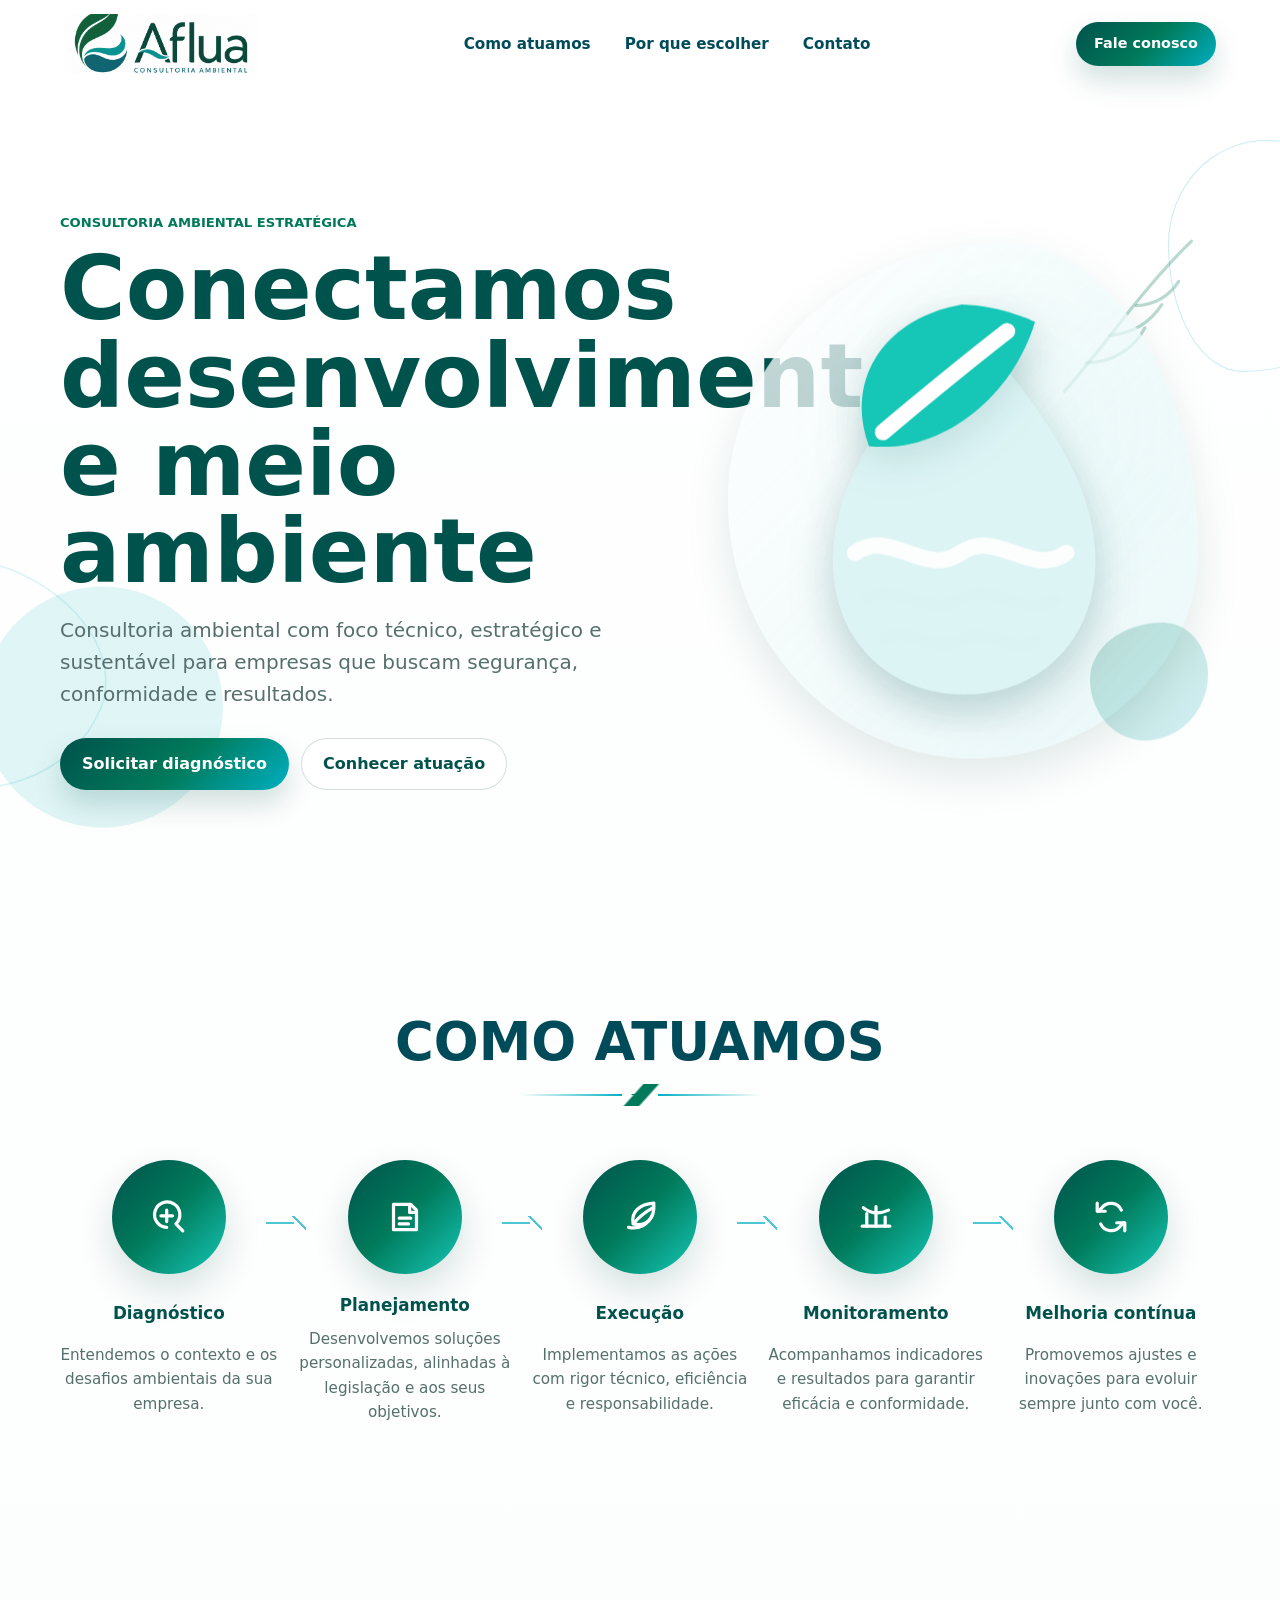
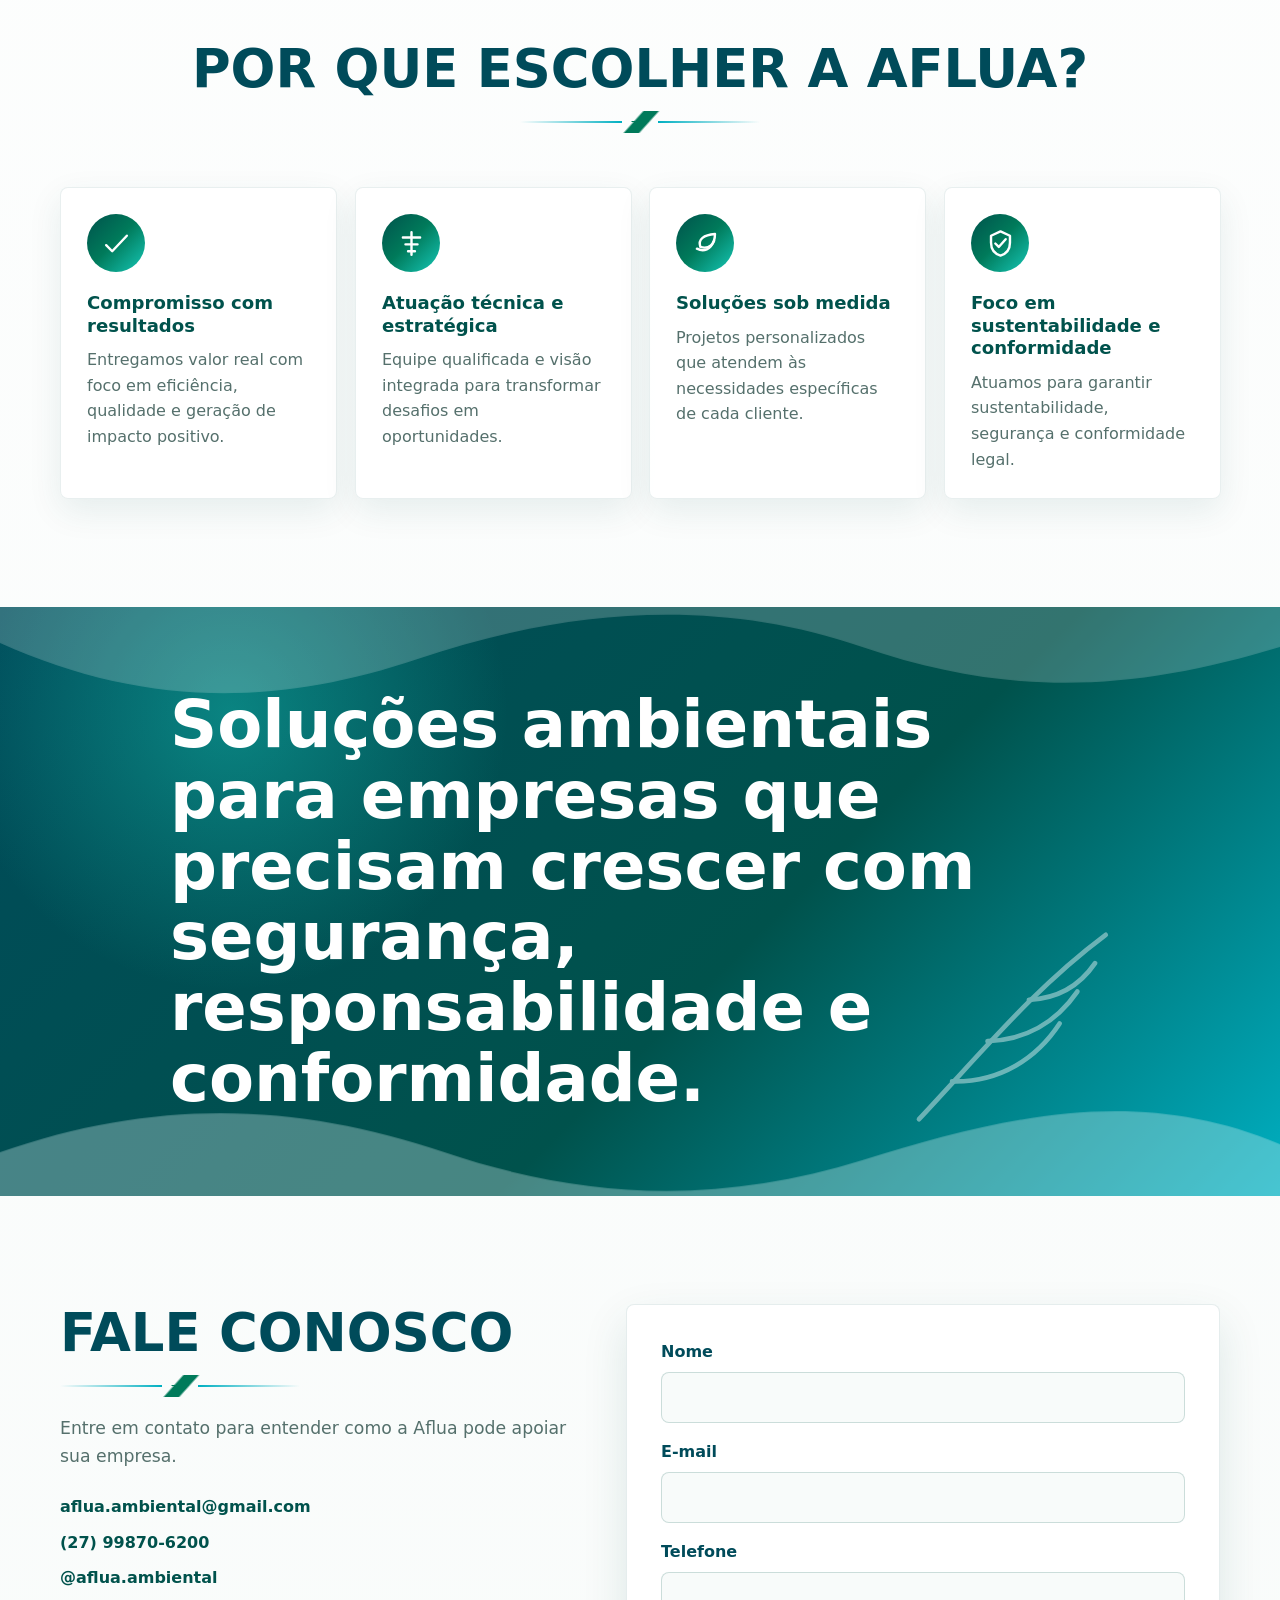
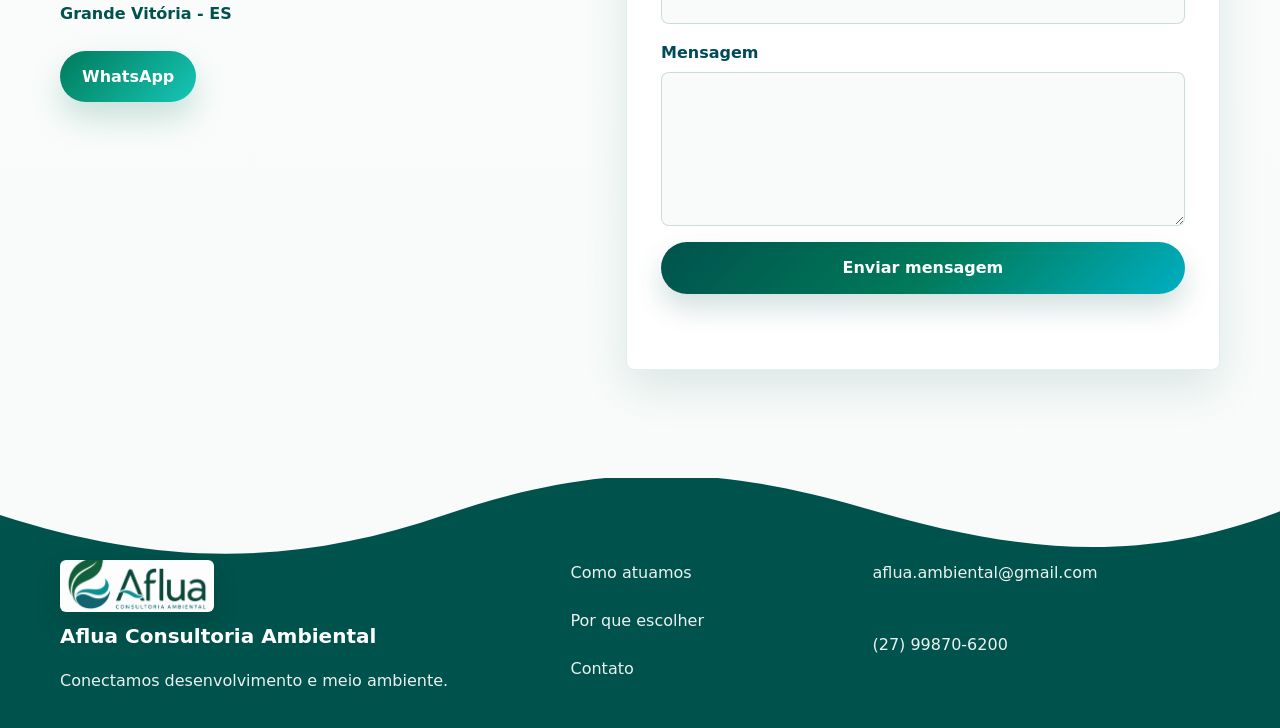
==== index.html @ 8d5cd1b9 "Primeira versão da landing page" ====
<!doctype html>
<html lang="pt-BR">
  <head>
    <meta charset="UTF-8" />
    <meta name="viewport" content="width=device-width, initial-scale=1.0" />
    <meta
      name="description"
      content="Aflua Consultoria Ambiental conecta desenvolvimento e meio ambiente com soluções técnicas, estratégicas e sustentáveis."
    />
    <title>Aflua Consultoria Ambiental</title>
    <link rel="stylesheet" href="./styles.css" />
  </head>
  <body>
    <header class="site-header">
      <a class="brand" href="#inicio" aria-label="Aflua Consultoria Ambiental">
        <img class="brand-logo" src="./Logo.png" alt="Aflua Consultoria Ambiental" width="1254" height="1254" />
        <span class="brand-text sr-only">
          <strong>Aflua</strong>
          <small>Consultoria Ambiental</small>
        </span>
      </a>

      <nav class="main-nav" aria-label="Navegação principal">
        <a href="#como-atuamos">Como atuamos</a>
        <a href="#por-que-escolher">Por que escolher</a>
        <a href="#contato">Contato</a>
      </nav>

      <a class="button button-small" href="#contato">Fale conosco</a>
    </header>

    <main id="inicio">
      <section class="hero section-shell" aria-labelledby="hero-title">
        <div class="hero-copy reveal-left">
          <p class="eyebrow reveal">Consultoria ambiental estratégica</p>
          <h1 class="reveal" id="hero-title">Conectamos desenvolvimento e meio ambiente</h1>
          <p class="reveal">
            Consultoria ambiental com foco técnico, estratégico e sustentável para empresas que
            buscam segurança, conformidade e resultados.
          </p>
          <div class="hero-actions reveal" aria-label="Ações principais">
            <a class="button" href="#contato">Solicitar diagnóstico</a>
            <a class="button button-secondary" href="#como-atuamos">Conhecer atuação</a>
          </div>
        </div>

        <div class="hero-visual reveal-right" aria-hidden="true" data-parallax="0.08">
          <svg class="leaf-line leaf-line-a" viewBox="0 0 170 180" data-parallax="0.14">
            <path d="M23 161C66 112 94 67 143 19" />
            <path d="M44 134c25 0 45-14 55-33" />
            <path d="M66 108c21-2 38-12 49-29" />
            <path d="M91 80c18-1 31-9 40-23" />
          </svg>
          <div class="logo-orb">
            <svg viewBox="0 0 360 400" role="img">
              <defs>
                <linearGradient id="dropGradient" x1="55" x2="300" y1="50" y2="350">
                  <stop stop-color="#DDF4F5" />
                  <stop offset="0.52" stop-color="#16C7B7" />
                  <stop offset="1" stop-color="#00524C" />
                </linearGradient>
                <linearGradient id="leafGradient" x1="92" x2="244" y1="60" y2="162">
                  <stop stop-color="#16C7B7" />
                  <stop offset="1" stop-color="#007A5A" />
                </linearGradient>
              </defs>
              <path
                class="drop-shape"
                d="M181 44c73 82 113 144 113 208 0 70-50 115-113 115S68 322 68 252C68 188 108 126 181 44Z"
                fill="url(#dropGradient)"
              />
              <path
                class="leaf-shape"
                d="M179 31C111 43 78 97 99 153c58 7 122-38 143-107 0 0-28-14-63-15Z"
                fill="url(#leafGradient)"
              />
              <path class="leaf-vein" d="M111 141c31-26 62-52 107-87" />
              <path class="water-wave" d="M87 245c31-22 60 22 91 0s60 22 91 0" />
              <path class="water-wave water-wave-soft" d="M96 285c28-18 54 18 82 0s54 18 82 0" />
              <path class="water-wave water-wave-soft" d="M112 320c22-14 44 14 66 0s44 14 66 0" />
            </svg>
          </div>
        </div>
      </section>

      <section class="section-shell process-section" id="como-atuamos" aria-labelledby="process-title">
        <div class="section-heading reveal">
          <h2 id="process-title">Como atuamos</h2>
          <span class="decorative-separator" aria-hidden="true"></span>
        </div>

        <div class="steps" role="list">
          <article class="step reveal-scale" role="listitem">
            <div class="step-icon" aria-hidden="true">
              <svg viewBox="0 0 40 40"><path d="M18 29a11 11 0 1 1 8-3l6 6" /><path d="M13 19h10M18 14v10" /></svg>
            </div>
            <h3>Diagnóstico</h3>
            <p>Entendemos o contexto e os desafios ambientais da sua empresa.</p>
          </article>
          <article class="step reveal-scale" role="listitem">
            <div class="step-icon" aria-hidden="true">
              <svg viewBox="0 0 40 40"><path d="M10 31V9h15l5 5v17Z" /><path d="M24 9v7h6M15 21h10M15 26h8" /></svg>
            </div>
            <h3>Planejamento</h3>
            <p>Desenvolvemos soluções personalizadas, alinhadas à legislação e aos seus objetivos.</p>
          </article>
          <article class="step reveal-scale" role="listitem">
            <div class="step-icon" aria-hidden="true">
              <svg viewBox="0 0 40 40"><path d="M10 29c9 2 17-2 21-11" /><path d="M14 26c-2-11 6-17 18-18 1 13-6 21-18 18Z" /><path d="M15 25c4-5 9-9 16-13" /></svg>
            </div>
            <h3>Execução</h3>
            <p>Implementamos as ações com rigor técnico, eficiência e responsabilidade.</p>
          </article>
          <article class="step reveal-scale" role="listitem">
            <div class="step-icon" aria-hidden="true">
              <svg viewBox="0 0 40 40"><path d="M8 28h24" /><path d="M12 28V17M20 28V11M28 28V20" /><path d="M9 12c6 5 13 6 22 2" /></svg>
            </div>
            <h3>Monitoramento</h3>
            <p>Acompanhamos indicadores e resultados para garantir eficácia e conformidade.</p>
          </article>
          <article class="step reveal-scale" role="listitem">
            <div class="step-icon" aria-hidden="true">
              <svg viewBox="0 0 40 40"><path d="M29 14a10 10 0 0 0-17-2l-3 3" /><path d="M8 8v7h7" /><path d="M11 26a10 10 0 0 0 17 2l3-3" /><path d="M32 32v-7h-7" /></svg>
            </div>
            <h3>Melhoria contínua</h3>
            <p>Promovemos ajustes e inovações para evoluir sempre junto com você.</p>
          </article>
        </div>
      </section>

      <section class="section-shell choice-section" id="por-que-escolher" aria-labelledby="choice-title">
        <div class="section-heading reveal">
          <h2 id="choice-title">Por que escolher a Aflua?</h2>
          <span class="decorative-separator" aria-hidden="true"></span>
        </div>

        <div class="cards-grid">
          <article class="info-card reveal">
            <span class="card-icon" aria-hidden="true">
              <svg viewBox="0 0 36 36"><path d="M6 20l7 7L30 9" /></svg>
            </span>
            <h3>Compromisso com resultados</h3>
            <p>Entregamos valor real com foco em eficiência, qualidade e geração de impacto positivo.</p>
          </article>
          <article class="info-card reveal">
            <span class="card-icon" aria-hidden="true">
              <svg viewBox="0 0 36 36"><path d="M18 5v26M8 11h20M11 19h14M14 27h8" /></svg>
            </span>
            <h3>Atuação técnica e estratégica</h3>
            <p>Equipe qualificada e visão integrada para transformar desafios em oportunidades.</p>
          </article>
          <article class="info-card reveal">
            <span class="card-icon" aria-hidden="true">
              <svg viewBox="0 0 36 36"><path d="M8 24c8 4 16 1 20-9" /><path d="M12 22C9 13 16 8 29 7c0 12-7 18-17 15Z" /></svg>
            </span>
            <h3>Soluções sob medida</h3>
            <p>Projetos personalizados que atendem às necessidades específicas de cada cliente.</p>
          </article>
          <article class="info-card reveal">
            <span class="card-icon" aria-hidden="true">
              <svg viewBox="0 0 36 36"><path d="M18 4l11 5v8c0 8-5 13-11 15C12 30 7 25 7 17V9Z" /><path d="M12 18l4 4 8-9" /></svg>
            </span>
            <h3>Foco em sustentabilidade e conformidade</h3>
            <p>Atuamos para garantir sustentabilidade, segurança e conformidade legal.</p>
          </article>
        </div>
      </section>

      <section class="institutional-band" aria-label="Mensagem institucional">
        <svg class="band-wave band-wave-top" viewBox="0 0 1440 150" preserveAspectRatio="none" aria-hidden="true" data-parallax="0.05">
          <path d="M0 60c160 80 310 80 470 20s330-80 500-15 310 54 470 0V0H0Z" />
        </svg>
        <div class="band-content reveal-left">
          <svg class="band-leaf" viewBox="0 0 220 210" aria-hidden="true" data-parallax="0.12">
            <path d="M33 177C90 116 132 65 191 21" />
            <path d="M61 145c41 1 72-20 91-49" />
            <path d="M91 111c32-1 58-16 76-42" />
            <path d="M126 76c24-1 43-12 56-31" />
          </svg>
          <p>Soluções ambientais para empresas que precisam crescer com segurança, responsabilidade e conformidade.</p>
        </div>
        <svg class="band-wave band-wave-bottom" viewBox="0 0 1440 150" preserveAspectRatio="none" aria-hidden="true" data-parallax="-0.04">
          <path d="M0 80c180-70 340-60 500 0s310 65 470 10 310-95 470-20v80H0Z" />
        </svg>
      </section>

      <section class="contact-section section-shell" id="contato" aria-labelledby="contact-title">
        <div class="contact-copy reveal-left">
          <div class="section-heading section-heading-left">
            <h2 id="contact-title">Fale conosco</h2>
            <span class="decorative-separator" aria-hidden="true"></span>
          </div>
          <p>Entre em contato para entender como a Aflua pode apoiar sua empresa.</p>

          <address class="contact-list">
            <a href="mailto:aflua.ambiental@gmail.com">aflua.ambiental@gmail.com</a>
            <a href="tel:+5527998706200">(27) 99870-6200</a>
            <span>@aflua.ambiental</span>
            <span>Grande Vitória - ES</span>
          </address>

          <a class="button whatsapp-button" href="https://wa.me/5527998706200" target="_blank" rel="noreferrer">
            WhatsApp
          </a>
        </div>

        <form class="contact-form reveal-right" novalidate>
          <div class="field">
            <label for="name">Nome</label>
            <input id="name" name="name" type="text" autocomplete="name" required />
          </div>
          <div class="field">
            <label for="email">E-mail</label>
            <input id="email" name="email" type="email" autocomplete="email" required />
          </div>
          <div class="field">
            <label for="phone">Telefone</label>
            <input id="phone" name="phone" type="tel" autocomplete="tel" required />
          </div>
          <div class="field">
            <label for="message">Mensagem</label>
            <textarea id="message" name="message" rows="5" required></textarea>
          </div>
          <button class="button" type="submit">Enviar mensagem</button>
          <p class="form-status" role="status" aria-live="polite"></p>
        </form>
      </section>
    </main>

    <footer class="site-footer">
      <svg class="footer-wave" viewBox="0 0 1440 130" preserveAspectRatio="none" aria-hidden="true">
        <path d="M0 50c180 70 330 70 500 0s300-70 470-10 310 80 470 5V0H0Z" />
      </svg>
      <div class="footer-inner">
        <div class="footer-brand">
          <img class="footer-logo" src="./Logo.png" alt="Aflua Consultoria Ambiental" width="1254" height="1254" />
          <strong>Aflua Consultoria Ambiental</strong>
          <p>Conectamos desenvolvimento e meio ambiente.</p>
        </div>
        <nav aria-label="Navegação do rodapé">
          <a href="#como-atuamos">Como atuamos</a>
          <a href="#por-que-escolher">Por que escolher</a>
          <a href="#contato">Contato</a>
        </nav>
        <div class="footer-contact">
          <a href="mailto:aflua.ambiental@gmail.com">aflua.ambiental@gmail.com</a>
          <a href="tel:+5527998706200">(27) 99870-6200</a>
        </div>
      </div>
    </footer>

    <script src="./script.js"></script>
  </body>
</html>
---- styles.css ----
:root {
  --green-900: #00524c;
  --green-700: #007a5a;
  --blue-900: #004b5a;
  --cyan-500: #00afc1;
  --teal-400: #16c7b7;
  --mist: #ddf4f5;
  --off-white: #f8fbfa;
  --white: #ffffff;
  --ink: #113934;
  --muted: #55706c;
  --shadow: 0 18px 45px rgba(0, 82, 76, 0.12);
  --radius: 8px;
  --max-width: 1160px;
}

* {
  box-sizing: border-box;
}

html {
  scroll-behavior: smooth;
  scroll-padding-top: 92px;
}

body {
  margin: 0;
  min-width: 320px;
  overflow-x: hidden;
  color: var(--ink);
  background:
    radial-gradient(circle at 8% 18%, rgba(221, 244, 245, 0.92) 0 120px, transparent 121px),
    linear-gradient(180deg, var(--white) 0%, var(--off-white) 100%);
  font-family:
    Inter, ui-sans-serif, system-ui, -apple-system, BlinkMacSystemFont, "Segoe UI", sans-serif;
  line-height: 1.6;
}

body::before,
body::after {
  position: fixed;
  z-index: -1;
  width: 230px;
  height: 230px;
  content: "";
  border: 1px solid rgba(0, 175, 193, 0.22);
  border-radius: 42% 58% 68% 32% / 45% 41% 59% 55%;
}

body::before {
  top: 140px;
  right: -120px;
}

body::after {
  bottom: 100px;
  left: -130px;
  transform: rotate(22deg);
}

a {
  color: inherit;
  text-decoration: none;
}

button,
input,
textarea {
  font: inherit;
}

:focus-visible {
  outline: 3px solid rgba(0, 175, 193, 0.75);
  outline-offset: 4px;
}

.sr-only {
  position: absolute;
  width: 1px;
  height: 1px;
  padding: 0;
  overflow: hidden;
  clip: rect(0, 0, 0, 0);
  white-space: nowrap;
  border: 0;
}

.site-header {
  position: sticky;
  top: 0;
  z-index: 10;
  display: flex;
  flex-wrap: wrap;
  gap: 14px;
  align-items: center;
  justify-content: space-between;
  padding: 14px clamp(18px, 5vw, 64px);
  border-bottom: 1px solid rgba(0, 82, 76, 0);
  background: rgba(255, 255, 255, 0.72);
  backdrop-filter: blur(8px);
  box-shadow: 0 0 0 rgba(0, 82, 76, 0);
  transition:
    background 220ms ease,
    border-color 220ms ease,
    box-shadow 220ms ease,
    backdrop-filter 220ms ease;
}

.site-header.is-scrolled {
  border-color: rgba(0, 82, 76, 0.08);
  background: rgba(255, 255, 255, 0.94);
  backdrop-filter: blur(16px);
  box-shadow: 0 12px 32px rgba(0, 82, 76, 0.09);
}

.brand {
  display: inline-flex;
  align-items: center;
  min-width: 154px;
  gap: 10px;
}

.brand-logo {
  width: clamp(154px, 17vw, 194px);
  height: clamp(44px, 5vw, 60px);
  flex: 0 0 auto;
  object-fit: cover;
  object-position: center;
  image-rendering: auto;
}

.brand strong {
  display: block;
  color: var(--green-900);
  font-size: 1.55rem;
  line-height: 1;
  letter-spacing: 0;
}

.brand small {
  display: block;
  color: var(--blue-900);
  font-size: 0.72rem;
  font-weight: 700;
  line-height: 1.1;
  text-transform: uppercase;
}

.mark-leaf {
  fill: var(--green-700);
}

.mark-drop {
  fill: var(--mist);
  stroke: var(--cyan-500);
  stroke-width: 2;
}

.mark-wave {
  fill: none;
  stroke: var(--green-900);
  stroke-linecap: round;
  stroke-width: 4;
}

.mark-wave-light {
  stroke: var(--teal-400);
}

.main-nav {
  display: none;
  align-items: center;
  justify-content: center;
  gap: clamp(16px, 3vw, 34px);
  color: var(--blue-900);
  font-size: 0.95rem;
  font-weight: 700;
}

.main-nav a {
  position: relative;
  padding: 8px 0;
}

.main-nav a::after {
  position: absolute;
  right: 0;
  bottom: 3px;
  left: 0;
  height: 2px;
  content: "";
  background: var(--cyan-500);
  transform: scaleX(0);
  transform-origin: center;
  transition: transform 180ms ease;
}

.main-nav a:hover::after {
  transform: scaleX(1);
}

.button {
  display: inline-flex;
  min-height: 48px;
  align-items: center;
  justify-content: center;
  padding: 13px 22px;
  border: 0;
  border-radius: 999px;
  color: var(--white);
  background: linear-gradient(135deg, var(--green-900), var(--green-700) 52%, var(--cyan-500));
  box-shadow: 0 14px 28px rgba(0, 82, 76, 0.18);
  cursor: pointer;
  font-weight: 800;
  transition:
    transform 180ms ease,
    box-shadow 180ms ease,
    background 180ms ease;
}

.button:hover {
  transform: translateY(-2px);
  box-shadow: 0 18px 35px rgba(0, 82, 76, 0.22);
}

.button:active {
  transform: translateY(0);
}

.button-small {
  min-height: 42px;
  padding: 10px 18px;
  font-size: 0.9rem;
}

.button-secondary {
  color: var(--green-900);
  background: var(--white);
  box-shadow: inset 0 0 0 1px rgba(0, 82, 76, 0.18);
}

.section-shell {
  width: min(100% - 36px, var(--max-width));
  margin-inline: auto;
}

section[id] {
  scroll-margin-top: 104px;
}

.reveal,
.reveal-left,
.reveal-right,
.reveal-scale {
  --reveal-x: 0px;
  --reveal-y: 26px;
  --reveal-scale: 1;
  --parallax-y: 0px;
  opacity: 0;
  transform: translate3d(var(--reveal-x), calc(var(--reveal-y) + var(--parallax-y)), 0)
    scale(var(--reveal-scale));
  transition:
    opacity 700ms ease,
    transform 700ms cubic-bezier(0.2, 0.8, 0.2, 1);
  transition-delay: var(--reveal-delay, 0ms);
  will-change: opacity, transform;
}

.reveal-left {
  --reveal-x: -34px;
  --reveal-y: 12px;
}

.reveal-right {
  --reveal-x: 34px;
  --reveal-y: 12px;
}

.reveal-scale {
  --reveal-y: 18px;
  --reveal-scale: 0.94;
}

.is-visible {
  --reveal-x: 0px;
  --reveal-y: 0px;
  --reveal-scale: 1;
  opacity: 1;
}

.hero {
  display: grid;
  gap: 40px;
  align-items: center;
  min-height: calc(100vh - 84px);
  padding: clamp(48px, 8vw, 110px) 0 clamp(54px, 8vw, 94px);
}

.eyebrow {
  margin: 0 0 12px;
  color: var(--green-700);
  font-size: 0.82rem;
  font-weight: 900;
  text-transform: uppercase;
}

h1,
h2,
h3,
p {
  margin-top: 0;
}

h1 {
  max-width: 760px;
  margin-bottom: 18px;
  color: var(--green-900);
  font-size: clamp(2.45rem, 10vw, 5.6rem);
  line-height: 0.98;
  letter-spacing: 0;
}

.hero-copy > p:not(.eyebrow) {
  max-width: 620px;
  margin-bottom: 28px;
  color: var(--muted);
  font-size: clamp(1rem, 3.7vw, 1.25rem);
}

.hero-actions {
  display: flex;
  flex-wrap: wrap;
  gap: 12px;
}

.hero-visual {
  position: relative;
  min-height: 330px;
}

[data-parallax]:not(.reveal):not(.reveal-left):not(.reveal-right):not(.reveal-scale) {
  --parallax-y: 0px;
  transform: translate3d(0, var(--parallax-y), 0);
  will-change: transform;
}

.logo-orb {
  position: relative;
  width: min(90vw, 470px);
  margin-inline: auto;
  padding: 26px;
  border-radius: 58% 42% 48% 52% / 50% 60% 40% 50%;
  background:
    linear-gradient(135deg, rgba(255, 255, 255, 0.8), rgba(221, 244, 245, 0.62)),
    radial-gradient(circle at 60% 35%, rgba(22, 199, 183, 0.16), transparent 52%);
  box-shadow: var(--shadow);
}

.logo-orb::after {
  position: absolute;
  right: -10px;
  bottom: 18px;
  width: 118px;
  height: 118px;
  content: "";
  border-radius: 62% 38% 54% 46% / 48% 44% 56% 52%;
  background: linear-gradient(135deg, rgba(0, 122, 90, 0.22), rgba(0, 175, 193, 0.18));
}

.logo-orb svg {
  position: relative;
  z-index: 1;
  display: block;
  width: 100%;
  filter: drop-shadow(0 18px 22px rgba(0, 75, 90, 0.13));
}

.drop-shape,
.leaf-shape {
  filter: drop-shadow(0 12px 18px rgba(0, 82, 76, 0.12));
}

.leaf-vein,
.water-wave {
  fill: none;
  stroke: var(--white);
  stroke-linecap: round;
  stroke-width: 14;
}

.water-wave {
  stroke: rgba(255, 255, 255, 0.9);
}

.water-wave-soft {
  stroke: rgba(221, 244, 245, 0.86);
  stroke-width: 10;
}

.leaf-line {
  position: absolute;
  width: 180px;
  fill: none;
  stroke: rgba(0, 122, 90, 0.28);
  stroke-linecap: round;
  stroke-width: 3;
}

.leaf-line-a {
  top: -24px;
  right: 0;
}

.section-heading {
  display: grid;
  justify-items: center;
  margin-bottom: clamp(30px, 5vw, 54px);
  text-align: center;
}

.section-heading-left {
  justify-items: start;
  margin-bottom: 18px;
  text-align: left;
}

h2 {
  margin-bottom: 14px;
  color: var(--blue-900);
  font-size: clamp(1.85rem, 7vw, 3.3rem);
  line-height: 1.08;
  text-transform: uppercase;
}

.decorative-separator {
  position: relative;
  width: min(240px, 70vw);
  height: 22px;
}

.decorative-separator::before,
.decorative-separator::after {
  position: absolute;
  top: 10px;
  width: calc(50% - 18px);
  height: 2px;
  content: "";
  background: linear-gradient(90deg, transparent, var(--cyan-500));
}

.decorative-separator::before {
  left: 0;
}

.decorative-separator::after {
  right: 0;
  transform: rotate(180deg);
}

.decorative-separator {
  background:
    radial-gradient(ellipse at 50% 48%, var(--green-700) 0 8px, transparent 9px),
    linear-gradient(132deg, transparent 47%, var(--green-700) 48% 53%, transparent 54%);
}

.process-section,
.choice-section,
.contact-section {
  padding: clamp(58px, 10vw, 108px) 0;
}

.steps {
  display: grid;
  gap: 28px;
}

.step {
  position: relative;
  display: grid;
  justify-items: center;
  text-align: center;
}

.step-icon,
.card-icon {
  display: grid;
  place-items: center;
  border-radius: 50%;
  background: linear-gradient(135deg, var(--green-900), var(--green-700) 48%, var(--teal-400));
  color: var(--white);
}

.step-icon {
  width: 114px;
  height: 114px;
  margin-bottom: 18px;
  box-shadow: 0 16px 36px rgba(0, 82, 76, 0.16);
  transition:
    box-shadow 220ms ease,
    transform 220ms ease;
}

.step-icon svg,
.card-icon svg {
  width: 46px;
  height: 46px;
  fill: none;
  stroke: currentColor;
  stroke-linecap: round;
  stroke-linejoin: round;
  stroke-width: 2.8;
}

.step h3 {
  margin-bottom: 8px;
  color: var(--green-900);
  font-size: 1.05rem;
}

.step p {
  max-width: 330px;
  margin: 0;
  color: var(--muted);
  font-size: 0.95rem;
}

.step:hover .step-icon {
  transform: translateY(-4px) scale(1.03);
  box-shadow:
    0 18px 42px rgba(0, 82, 76, 0.2),
    0 0 0 8px rgba(22, 199, 183, 0.1);
}

.cards-grid {
  display: grid;
  gap: 18px;
}

.info-card {
  min-height: 100%;
  padding: 26px;
  border: 1px solid rgba(0, 82, 76, 0.09);
  border-radius: var(--radius);
  background: rgba(255, 255, 255, 0.86);
  box-shadow: 0 12px 34px rgba(0, 82, 76, 0.09);
  transition:
    transform 180ms ease,
    box-shadow 180ms ease;
}

.info-card:hover {
  transform: translateY(-4px);
  box-shadow: var(--shadow);
}

.card-icon {
  width: 58px;
  height: 58px;
  margin-bottom: 20px;
}

.card-icon svg {
  width: 31px;
  height: 31px;
}

.info-card h3 {
  margin-bottom: 10px;
  color: var(--green-900);
  font-size: 1.13rem;
  line-height: 1.25;
}

.info-card p {
  margin-bottom: 0;
  color: var(--muted);
}

.institutional-band {
  position: relative;
  overflow: hidden;
  color: var(--white);
  background:
    radial-gradient(circle at 18% 18%, rgba(22, 199, 183, 0.45), transparent 24%),
    linear-gradient(135deg, var(--blue-900), var(--green-900) 58%, var(--cyan-500));
}

.band-content {
  position: relative;
  z-index: 1;
  display: grid;
  width: min(100% - 36px, 940px);
  min-height: 320px;
  align-items: center;
  margin-inline: auto;
  padding: 82px 0;
}

.band-content p {
  max-width: 820px;
  margin: 0;
  font-size: clamp(1.8rem, 7vw, 4.1rem);
  font-weight: 850;
  line-height: 1.08;
}

.band-wave {
  position: absolute;
  right: 0;
  left: 0;
  width: 100%;
  height: 120px;
  fill: rgba(255, 255, 255, 0.2);
}

.band-wave-top {
  top: 0;
}

.band-wave-bottom {
  bottom: 0;
  fill: rgba(221, 244, 245, 0.32);
}

.band-leaf {
  position: absolute;
  right: -30px;
  bottom: 20px;
  width: min(44vw, 260px);
  fill: none;
  opacity: 0.42;
  stroke: var(--white);
  stroke-linecap: round;
  stroke-width: 4;
}

.contact-section {
  display: grid;
  gap: 32px;
}

.contact-copy > p {
  max-width: 520px;
  color: var(--muted);
  font-size: 1.08rem;
}

.contact-list {
  display: grid;
  gap: 10px;
  margin: 24px 0;
  color: var(--green-900);
  font-style: normal;
  font-weight: 750;
}

.contact-list a:hover,
.footer-inner a:hover {
  text-decoration: underline;
  text-decoration-color: var(--teal-400);
  text-decoration-thickness: 2px;
  text-underline-offset: 5px;
}

.whatsapp-button {
  width: fit-content;
  background: linear-gradient(135deg, var(--green-700), var(--teal-400));
  box-shadow: 0 16px 32px rgba(0, 122, 90, 0.2);
}

.contact-form {
  display: grid;
  gap: 16px;
  padding: clamp(20px, 5vw, 34px);
  border: 1px solid rgba(0, 82, 76, 0.1);
  border-radius: var(--radius);
  background: var(--white);
  box-shadow: var(--shadow);
}

.field {
  display: grid;
  gap: 7px;
}

label {
  color: var(--blue-900);
  font-weight: 800;
}

input,
textarea {
  width: 100%;
  min-height: 48px;
  padding: 12px 14px;
  border: 1px solid rgba(0, 82, 76, 0.18);
  border-radius: var(--radius);
  color: var(--ink);
  background: var(--off-white);
  transition:
    border-color 160ms ease,
    box-shadow 160ms ease;
}

textarea {
  min-height: 132px;
  resize: vertical;
}

input:hover,
textarea:hover,
input:focus,
textarea:focus {
  border-color: var(--cyan-500);
  box-shadow: 0 0 0 4px rgba(0, 175, 193, 0.1);
}

.field-error input,
.field-error textarea {
  border-color: #b52d2d;
  box-shadow: 0 0 0 4px rgba(181, 45, 45, 0.1);
}

.field-message {
  color: #9d2222;
  font-size: 0.85rem;
  font-weight: 700;
}

.form-status {
  min-height: 25px;
  margin: 0;
  color: var(--green-700);
  font-weight: 800;
}

.site-footer {
  position: relative;
  overflow: hidden;
  padding: 82px 0 34px;
  color: rgba(255, 255, 255, 0.92);
  background: var(--green-900);
}

.footer-wave {
  position: absolute;
  top: 0;
  right: 0;
  left: 0;
  width: 100%;
  height: 96px;
  fill: var(--off-white);
}

.footer-inner {
  position: relative;
  z-index: 1;
  display: grid;
  width: min(100% - 36px, var(--max-width));
  gap: 24px;
  margin-inline: auto;
}

.footer-inner strong {
  display: block;
  margin-bottom: 8px;
  color: var(--white);
  font-size: 1.25rem;
}

.footer-brand {
  display: grid;
  gap: 8px;
  justify-items: start;
}

.footer-logo {
  width: 154px;
  height: 52px;
  border-radius: 6px;
  object-fit: cover;
  object-position: center;
  background: rgba(255, 255, 255, 0.92);
  box-shadow: 0 12px 28px rgba(0, 0, 0, 0.12);
}

.footer-inner p {
  margin: 0;
}

.footer-inner nav,
.footer-contact {
  display: grid;
  gap: 10px;
}

@media (min-width: 600px) {
  .site-header {
    flex-wrap: nowrap;
  }

  .cards-grid {
    grid-template-columns: repeat(2, minmax(0, 1fr));
  }

  .footer-inner {
    grid-template-columns: 1.4fr 0.8fr 1fr;
  }
}

@media (min-width: 850px) {
  .main-nav {
    display: flex;
  }

  .hero {
    grid-template-columns: minmax(0, 1.08fr) minmax(330px, 0.92fr);
  }

  .contact-section {
    grid-template-columns: minmax(0, 0.9fr) minmax(360px, 1fr);
    align-items: start;
  }
}

@media (min-width: 1000px) {
  .steps {
    grid-template-columns: repeat(5, minmax(0, 1fr));
    gap: 18px;
  }

  .step:not(:last-child)::after {
    position: absolute;
    top: 54px;
    right: -28px;
    width: 40px;
    height: 18px;
    content: "";
    background:
      linear-gradient(var(--cyan-500), var(--cyan-500)) left 8px / 28px 2px no-repeat,
      linear-gradient(45deg, transparent 48%, var(--cyan-500) 49% 58%, transparent 59%) right center / 14px 14px no-repeat;
    opacity: 0.7;
  }

  .cards-grid {
    grid-template-columns: repeat(4, minmax(0, 1fr));
  }
}

@media (max-width: 599px) {
  .site-header {
    align-items: flex-start;
    position: static;
    background: rgba(255, 255, 255, 0.96);
  }

  .brand-logo {
    width: clamp(126px, 40vw, 158px);
    height: clamp(36px, 12vw, 46px);
  }

  section[id] {
    scroll-margin-top: 24px;
  }

  .main-nav {
    display: flex;
    order: 3;
    width: 100%;
    justify-content: flex-start;
    gap: 16px;
    overflow-x: auto;
    padding-bottom: 2px;
    font-size: 0.88rem;
  }

  .site-header .button-small {
    padding-inline: 14px;
  }

  h1 {
    overflow-wrap: anywhere;
  }

  .reveal-left,
  .reveal-right {
    --reveal-x: 0px;
    --reveal-y: 24px;
  }

  .logo-orb {
    width: min(100%, 470px);
  }

  .leaf-line {
    width: 138px;
  }

  .hero-actions .button,
  .contact-form .button {
    width: 100%;
  }

  .band-leaf {
    right: 0;
    width: min(38vw, 140px);
  }
}

@media (prefers-reduced-motion: reduce) {
  *,
  *::before,
  *::after {
    scroll-behavior: auto !important;
    transition-duration: 0.01ms !important;
  }

  .reveal,
  .reveal-left,
  .reveal-right,
  .reveal-scale,
  [data-parallax] {
    opacity: 1 !important;
    transform: none !important;
  }
}
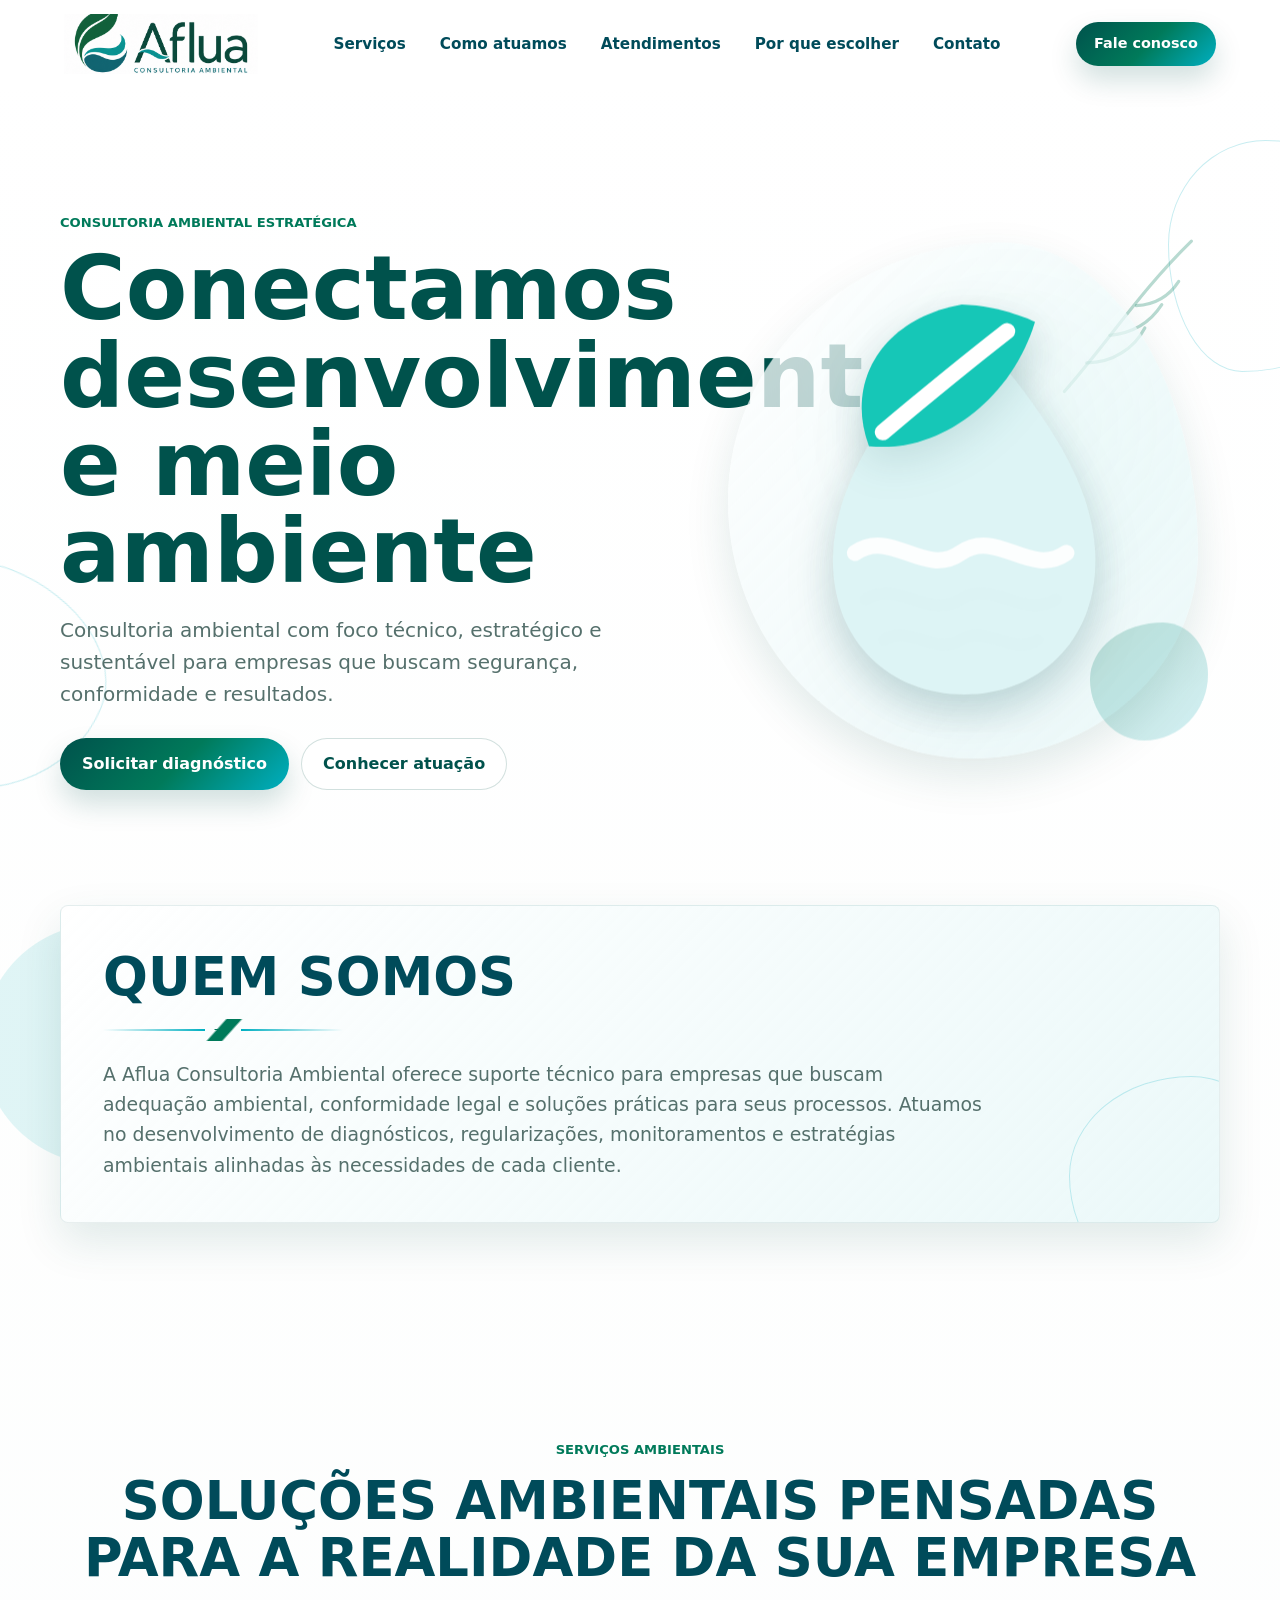
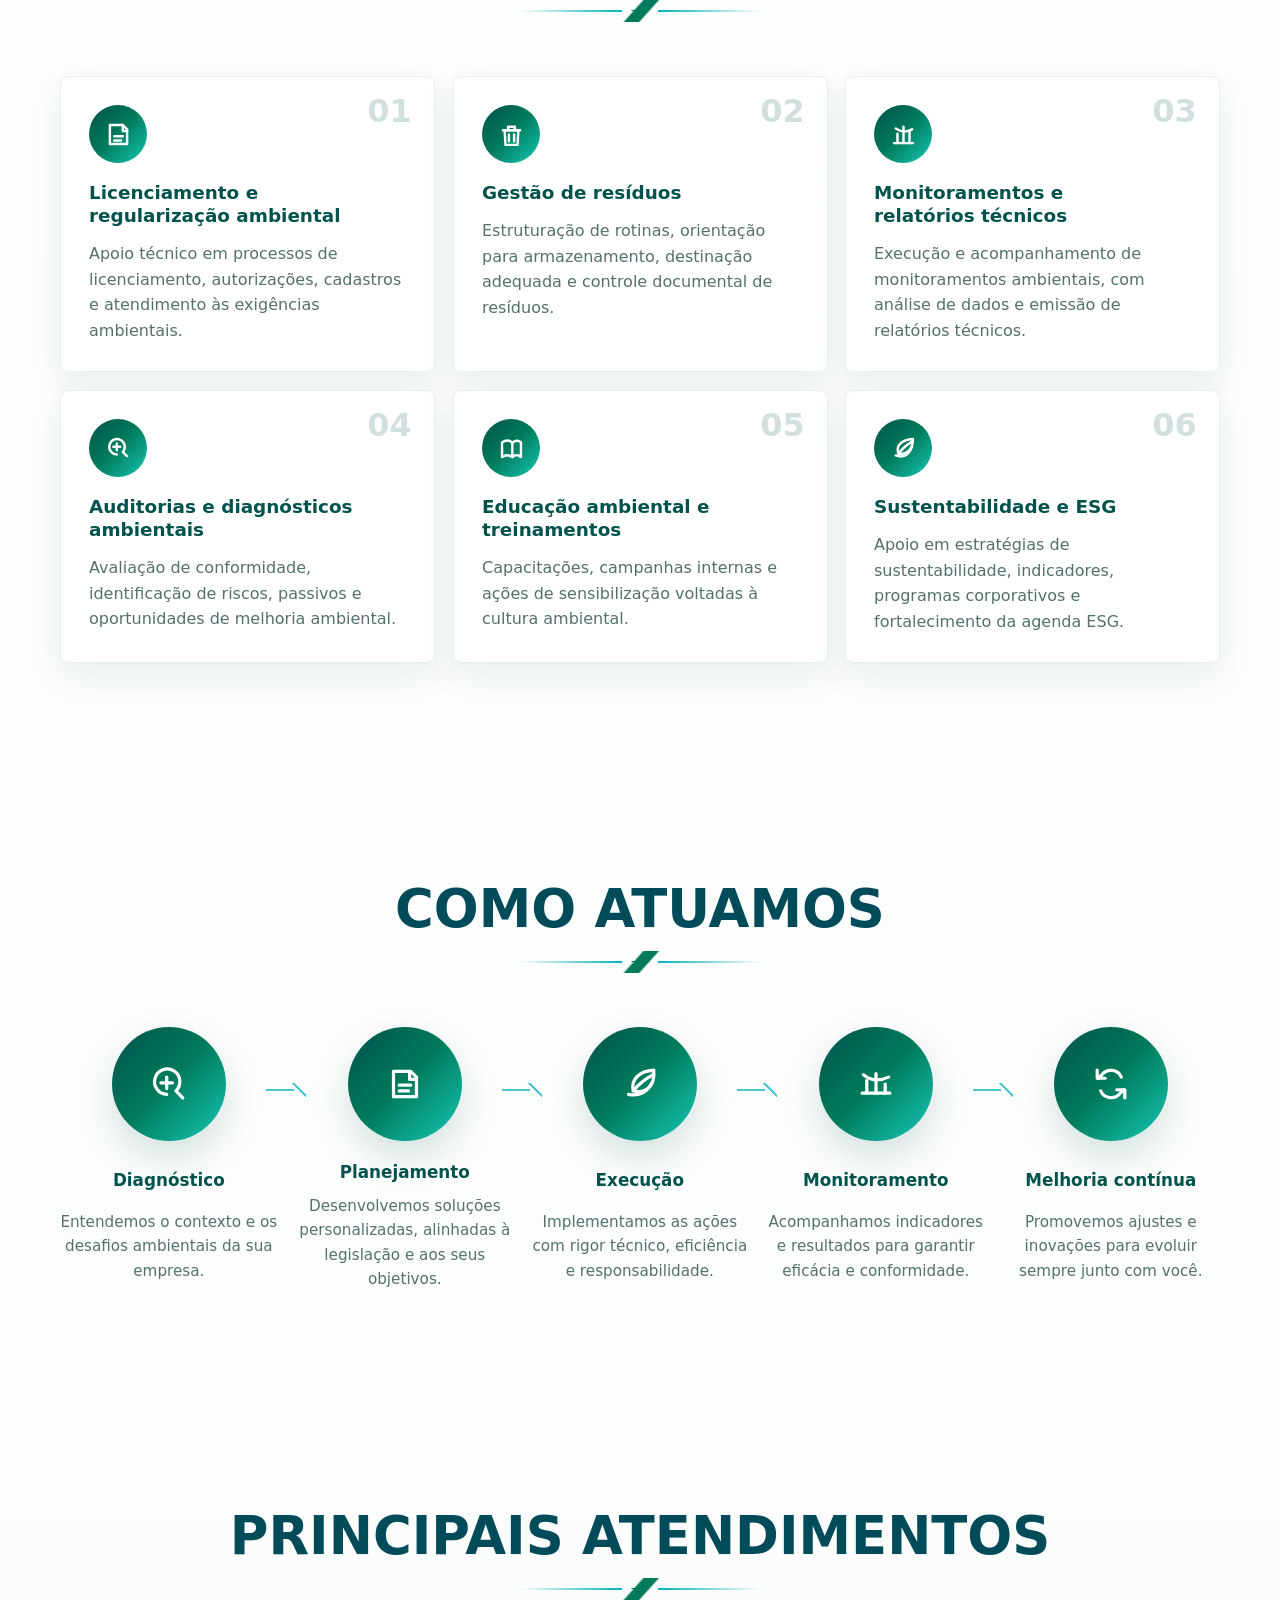
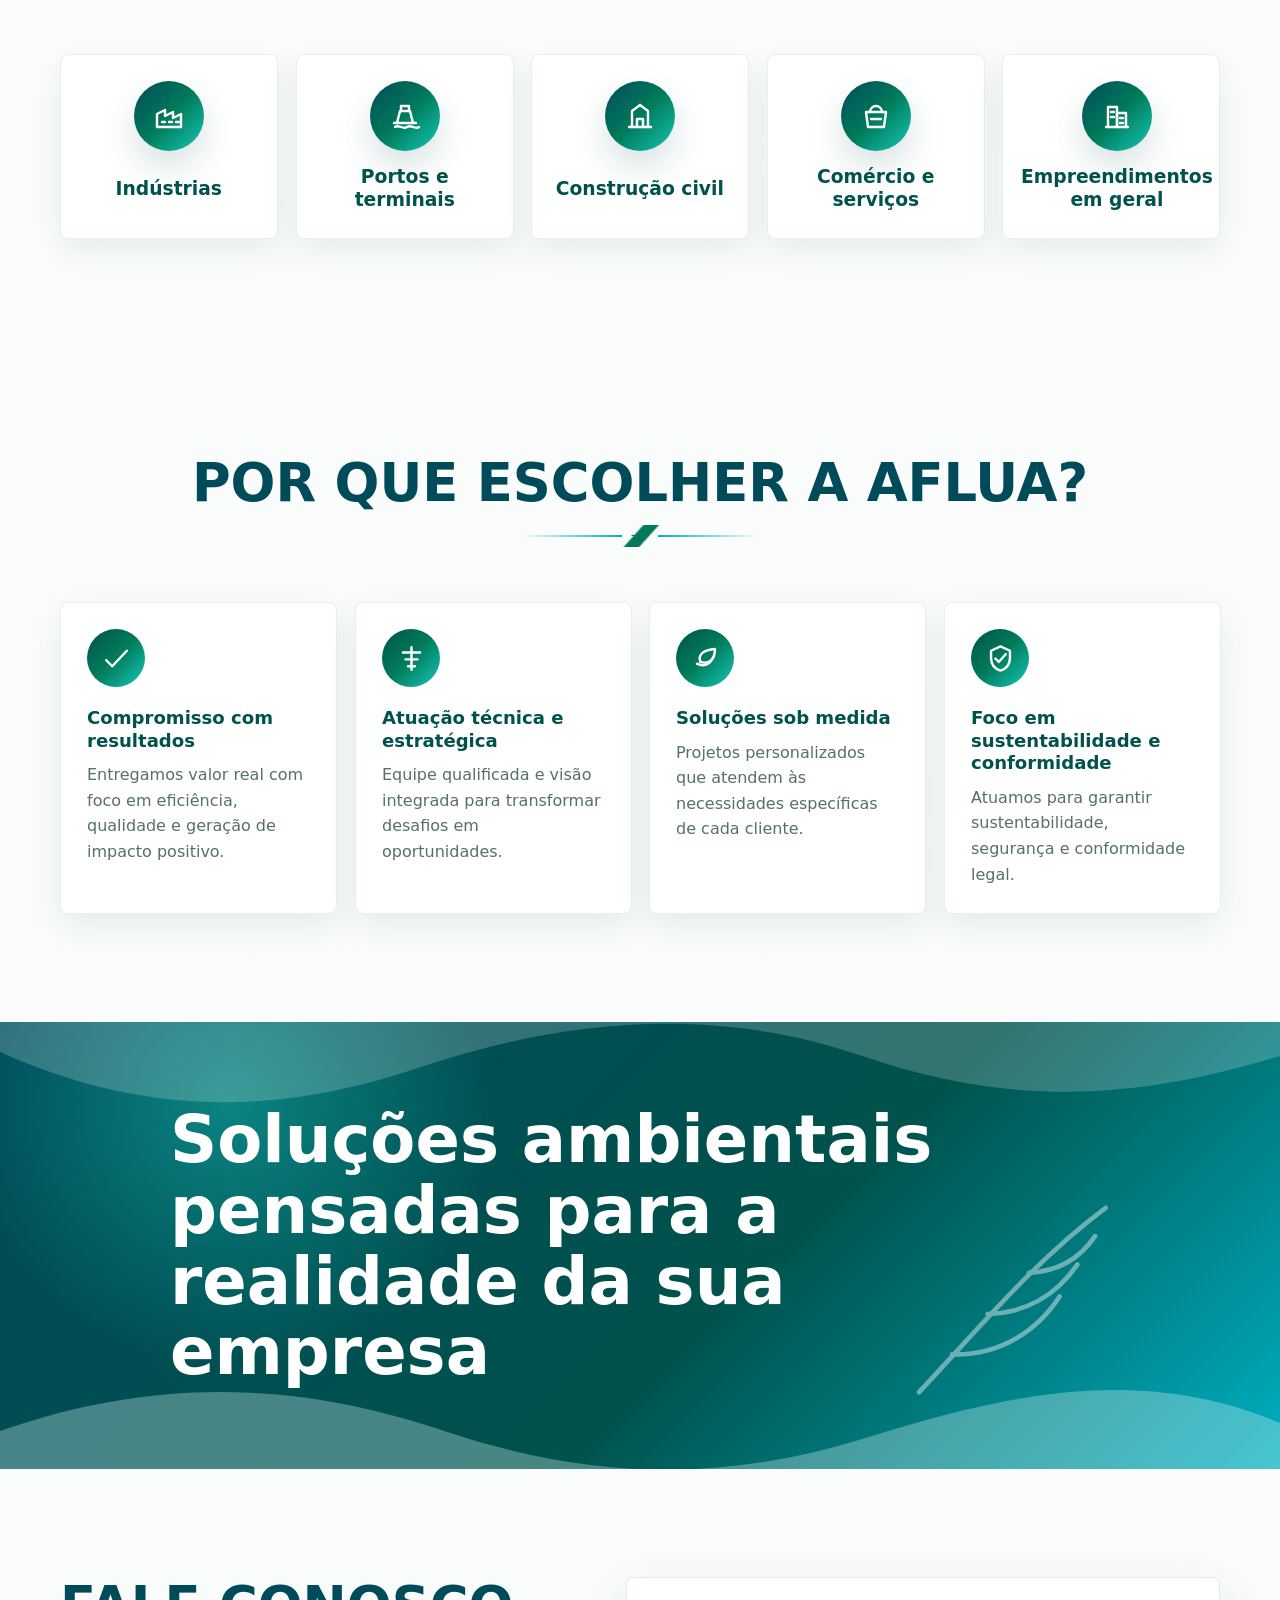
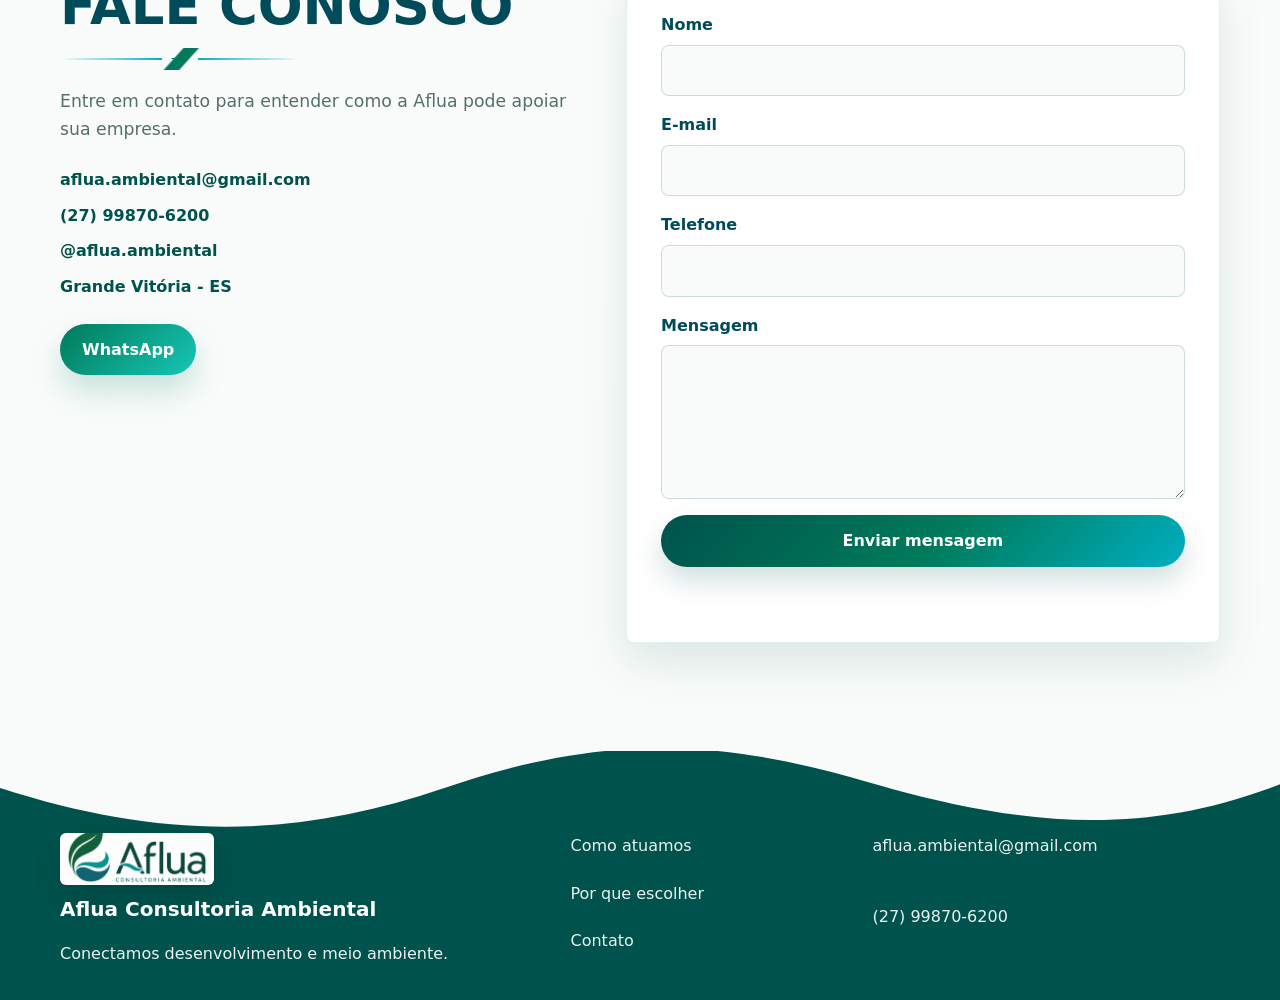
==== commit 3ba6e4e1: "Atualiza projeto" ====
--- a/index.html
+++ b/index.html
@@ -21,7 +21,9 @@
       </a>
 
       <nav class="main-nav" aria-label="Navegação principal">
+        <a href="#servicos">Serviços</a>
         <a href="#como-atuamos">Como atuamos</a>
+        <a href="#atendimentos">Atendimentos</a>
         <a href="#por-que-escolher">Por que escolher</a>
         <a href="#contato">Contato</a>
       </nav>
@@ -83,6 +85,80 @@
         </div>
       </section>
 
+      <section class="about-section section-shell" id="quem-somos" aria-labelledby="about-title">
+        <div class="about-card reveal-left">
+          <div class="section-heading section-heading-left">
+            <h2 id="about-title">Quem somos</h2>
+            <span class="decorative-separator" aria-hidden="true"></span>
+          </div>
+          <p>
+            A Aflua Consultoria Ambiental oferece suporte técnico para empresas que buscam adequação
+            ambiental, conformidade legal e soluções práticas para seus processos. Atuamos no
+            desenvolvimento de diagnósticos, regularizações, monitoramentos e estratégias ambientais
+            alinhadas às necessidades de cada cliente.
+          </p>
+        </div>
+      </section>
+
+      <section class="section-shell services-section" id="servicos" aria-labelledby="services-title">
+        <div class="section-heading reveal">
+          <p class="eyebrow">Serviços ambientais</p>
+          <h2 id="services-title">Soluções ambientais pensadas para a realidade da sua empresa</h2>
+          <span class="decorative-separator" aria-hidden="true"></span>
+        </div>
+
+        <div class="services-grid">
+          <article class="service-card reveal">
+            <span class="service-number">01</span>
+            <span class="card-icon" aria-hidden="true">
+              <svg viewBox="0 0 36 36"><path d="M8 29V7h15l5 5v17Z" /><path d="M23 7v7h5M13 20h10M13 25h8" /></svg>
+            </span>
+            <h3>Licenciamento e regularização ambiental</h3>
+            <p>Apoio técnico em processos de licenciamento, autorizações, cadastros e atendimento às exigências ambientais.</p>
+          </article>
+          <article class="service-card reveal">
+            <span class="service-number">02</span>
+            <span class="card-icon" aria-hidden="true">
+              <svg viewBox="0 0 36 36"><path d="M10 13h16l-1 17H11Z" /><path d="M14 13V9h8v4M15 18v8M21 18v8M8 13h20" /></svg>
+            </span>
+            <h3>Gestão de resíduos</h3>
+            <p>Estruturação de rotinas, orientação para armazenamento, destinação adequada e controle documental de resíduos.</p>
+          </article>
+          <article class="service-card reveal">
+            <span class="service-number">03</span>
+            <span class="card-icon" aria-hidden="true">
+              <svg viewBox="0 0 36 36"><path d="M7 28h22" /><path d="M11 28V17M18 28V9M25 28V14" /><path d="M9 11c6 4 12 5 19 1" /></svg>
+            </span>
+            <h3>Monitoramentos e relatórios técnicos</h3>
+            <p>Execução e acompanhamento de monitoramentos ambientais, com análise de dados e emissão de relatórios técnicos.</p>
+          </article>
+          <article class="service-card reveal">
+            <span class="service-number">04</span>
+            <span class="card-icon" aria-hidden="true">
+              <svg viewBox="0 0 36 36"><path d="M16 25a9 9 0 1 1 7-3l5 5" /><path d="M12 16h8M16 12v8" /></svg>
+            </span>
+            <h3>Auditorias e diagnósticos ambientais</h3>
+            <p>Avaliação de conformidade, identificação de riscos, passivos e oportunidades de melhoria ambiental.</p>
+          </article>
+          <article class="service-card reveal">
+            <span class="service-number">05</span>
+            <span class="card-icon" aria-hidden="true">
+              <svg viewBox="0 0 36 36"><path d="M7 11c4-3 8-3 12 0 4-3 7-3 10 0v17c-3-3-7-3-10 0-4-3-8-3-12 0Z" /><path d="M19 11v17" /></svg>
+            </span>
+            <h3>Educação ambiental e treinamentos</h3>
+            <p>Capacitações, campanhas internas e ações de sensibilização voltadas à cultura ambiental.</p>
+          </article>
+          <article class="service-card reveal">
+            <span class="service-number">06</span>
+            <span class="card-icon" aria-hidden="true">
+              <svg viewBox="0 0 36 36"><path d="M9 26c8 3 15 0 19-10" /><path d="M12 24C9 14 16 8 29 7c0 12-7 18-17 17Z" /><path d="M12 24c4-5 9-10 16-14" /></svg>
+            </span>
+            <h3>Sustentabilidade e ESG</h3>
+            <p>Apoio em estratégias de sustentabilidade, indicadores, programas corporativos e fortalecimento da agenda ESG.</p>
+          </article>
+        </div>
+      </section>
+
       <section class="section-shell process-section" id="como-atuamos" aria-labelledby="process-title">
         <div class="section-heading reveal">
           <h2 id="process-title">Como atuamos</h2>
@@ -124,6 +200,46 @@
             </div>
             <h3>Melhoria contínua</h3>
             <p>Promovemos ajustes e inovações para evoluir sempre junto com você.</p>
+          </article>
+        </div>
+      </section>
+
+      <section class="section-shell audience-section" id="atendimentos" aria-labelledby="audience-title">
+        <div class="section-heading reveal">
+          <h2 id="audience-title">Principais atendimentos</h2>
+          <span class="decorative-separator" aria-hidden="true"></span>
+        </div>
+
+        <div class="audience-grid" role="list">
+          <article class="audience-item reveal-scale" role="listitem">
+            <span class="audience-icon" aria-hidden="true">
+              <svg viewBox="0 0 36 36"><path d="M6 29h24V16l-8 4v-6l-8 4v-6l-8 4Z" /><path d="M11 24h3M18 24h3M25 24h3" /></svg>
+            </span>
+            <h3>Indústrias</h3>
+          </article>
+          <article class="audience-item reveal-scale" role="listitem">
+            <span class="audience-icon" aria-hidden="true">
+              <svg viewBox="0 0 36 36"><path d="M7 25h22" /><path d="M10 25l3-12h10l3 12" /><path d="M14 13V8h8v5" /><path d="M8 29c4-3 8 3 12 0s8 3 12 0" /></svg>
+            </span>
+            <h3>Portos e terminais</h3>
+          </article>
+          <article class="audience-item reveal-scale" role="listitem">
+            <span class="audience-icon" aria-hidden="true">
+              <svg viewBox="0 0 36 36"><path d="M7 29h22" /><path d="M10 29V13l8-6 8 6v16" /><path d="M15 29v-8h6v8" /></svg>
+            </span>
+            <h3>Construção civil</h3>
+          </article>
+          <article class="audience-item reveal-scale" role="listitem">
+            <span class="audience-icon" aria-hidden="true">
+              <svg viewBox="0 0 36 36"><path d="M8 14h20l-2 15H10Z" /><path d="M12 14a6 6 0 0 1 12 0" /><path d="M13 21h10" /></svg>
+            </span>
+            <h3>Comércio e serviços</h3>
+          </article>
+          <article class="audience-item reveal-scale" role="listitem">
+            <span class="audience-icon" aria-hidden="true">
+              <svg viewBox="0 0 36 36"><path d="M7 29h22" /><path d="M9 29V9h9v20" /><path d="M18 29V15h9v14" /><path d="M12 14h3M12 19h3M21 20h3M21 25h3" /></svg>
+            </span>
+            <h3>Empreendimentos em geral</h3>
           </article>
         </div>
       </section>
@@ -177,7 +293,7 @@
             <path d="M91 111c32-1 58-16 76-42" />
             <path d="M126 76c24-1 43-12 56-31" />
           </svg>
-          <p>Soluções ambientais para empresas que precisam crescer com segurança, responsabilidade e conformidade.</p>
+          <p>Soluções ambientais pensadas para a realidade da sua empresa</p>
         </div>
         <svg class="band-wave band-wave-bottom" viewBox="0 0 1440 150" preserveAspectRatio="none" aria-hidden="true" data-parallax="-0.04">
           <path d="M0 80c180-70 340-60 500 0s310 65 470 10 310-95 470-20v80H0Z" />
@@ -195,7 +311,7 @@
           <address class="contact-list">
             <a href="mailto:aflua.ambiental@gmail.com">aflua.ambiental@gmail.com</a>
             <a href="tel:+5527998706200">(27) 99870-6200</a>
-            <span>@aflua.ambiental</span>
+            <a href="https://www.instagram.com/aflua.ambiental/" target="_blank" rel="noopener noreferrer">@aflua.ambiental</a>
             <span>Grande Vitória - ES</span>
           </address>
 
--- a/styles.css
+++ b/styles.css
@@ -464,9 +464,156 @@
 }
 
 .process-section,
+.about-section,
+.services-section,
+.audience-section,
 .choice-section,
 .contact-section {
   padding: clamp(58px, 10vw, 108px) 0;
+}
+
+.about-section {
+  padding-top: 0;
+}
+
+.about-card {
+  position: relative;
+  overflow: hidden;
+  padding: clamp(24px, 5vw, 42px);
+  border: 1px solid rgba(0, 82, 76, 0.09);
+  border-radius: var(--radius);
+  background:
+    linear-gradient(135deg, rgba(255, 255, 255, 0.94), rgba(221, 244, 245, 0.58)),
+    var(--white);
+  box-shadow: var(--shadow);
+}
+
+.about-card::after {
+  position: absolute;
+  right: -72px;
+  bottom: -76px;
+  width: 220px;
+  height: 220px;
+  content: "";
+  border: 1px solid rgba(0, 175, 193, 0.22);
+  border-radius: 55% 45% 48% 52% / 45% 54% 46% 55%;
+}
+
+.about-card p {
+  position: relative;
+  z-index: 1;
+  max-width: 880px;
+  margin-bottom: 0;
+  color: var(--muted);
+  font-size: clamp(1rem, 2.2vw, 1.18rem);
+}
+
+.services-grid,
+.audience-grid {
+  display: grid;
+  gap: 18px;
+}
+
+.service-card,
+.audience-item {
+  position: relative;
+  min-height: 100%;
+  border: 1px solid rgba(0, 82, 76, 0.09);
+  border-radius: var(--radius);
+  background: rgba(255, 255, 255, 0.9);
+  box-shadow: 0 12px 34px rgba(0, 82, 76, 0.09);
+  transition:
+    transform 180ms ease,
+    box-shadow 180ms ease,
+    border-color 180ms ease;
+}
+
+.service-card {
+  display: grid;
+  align-content: start;
+  gap: 14px;
+  padding: 28px;
+}
+
+.service-card:hover,
+.audience-item:hover {
+  border-color: rgba(0, 175, 193, 0.28);
+  transform: translateY(-4px);
+  box-shadow: var(--shadow);
+}
+
+.service-number {
+  position: absolute;
+  top: 18px;
+  right: 22px;
+  color: rgba(0, 82, 76, 0.18);
+  font-size: 2rem;
+  font-weight: 900;
+  line-height: 1;
+}
+
+.service-card .card-icon {
+  margin-bottom: 4px;
+}
+
+.service-card h3,
+.audience-item h3 {
+  margin-bottom: 0;
+  color: var(--green-900);
+  line-height: 1.25;
+}
+
+.service-card h3 {
+  max-width: 270px;
+  font-size: 1.15rem;
+}
+
+.service-card p {
+  margin-bottom: 0;
+  color: var(--muted);
+}
+
+.audience-grid {
+  grid-template-columns: repeat(auto-fit, minmax(190px, 1fr));
+}
+
+.audience-item {
+  display: grid;
+  justify-items: center;
+  gap: 14px;
+  padding: 26px 18px;
+  text-align: center;
+}
+
+.audience-icon {
+  display: grid;
+  width: 70px;
+  height: 70px;
+  place-items: center;
+  border-radius: 50%;
+  color: var(--white);
+  background: linear-gradient(135deg, var(--blue-900), var(--green-700), var(--teal-400));
+  box-shadow: 0 16px 34px rgba(0, 82, 76, 0.16);
+  transition:
+    box-shadow 220ms ease,
+    transform 220ms ease;
+}
+
+.audience-icon svg {
+  width: 36px;
+  height: 36px;
+  fill: none;
+  stroke: currentColor;
+  stroke-linecap: round;
+  stroke-linejoin: round;
+  stroke-width: 2.4;
+}
+
+.audience-item:hover .audience-icon {
+  transform: translateY(-3px) scale(1.03);
+  box-shadow:
+    0 18px 42px rgba(0, 82, 76, 0.2),
+    0 0 0 8px rgba(22, 199, 183, 0.1);
 }
 
 .steps {
@@ -803,6 +950,10 @@
     grid-template-columns: repeat(2, minmax(0, 1fr));
   }
 
+  .services-grid {
+    grid-template-columns: repeat(2, minmax(0, 1fr));
+  }
+
   .footer-inner {
     grid-template-columns: 1.4fr 0.8fr 1fr;
   }
@@ -845,6 +996,14 @@
   .cards-grid {
     grid-template-columns: repeat(4, minmax(0, 1fr));
   }
+
+  .services-grid {
+    grid-template-columns: repeat(3, minmax(0, 1fr));
+  }
+
+  .audience-grid {
+    grid-template-columns: repeat(5, minmax(0, 1fr));
+  }
 }
 
 @media (max-width: 599px) {
@@ -865,11 +1024,12 @@
 
   .main-nav {
     display: flex;
+    flex-wrap: wrap;
     order: 3;
     width: 100%;
     justify-content: flex-start;
-    gap: 16px;
-    overflow-x: auto;
+    gap: 8px 14px;
+    overflow-x: visible;
     padding-bottom: 2px;
     font-size: 0.88rem;
   }
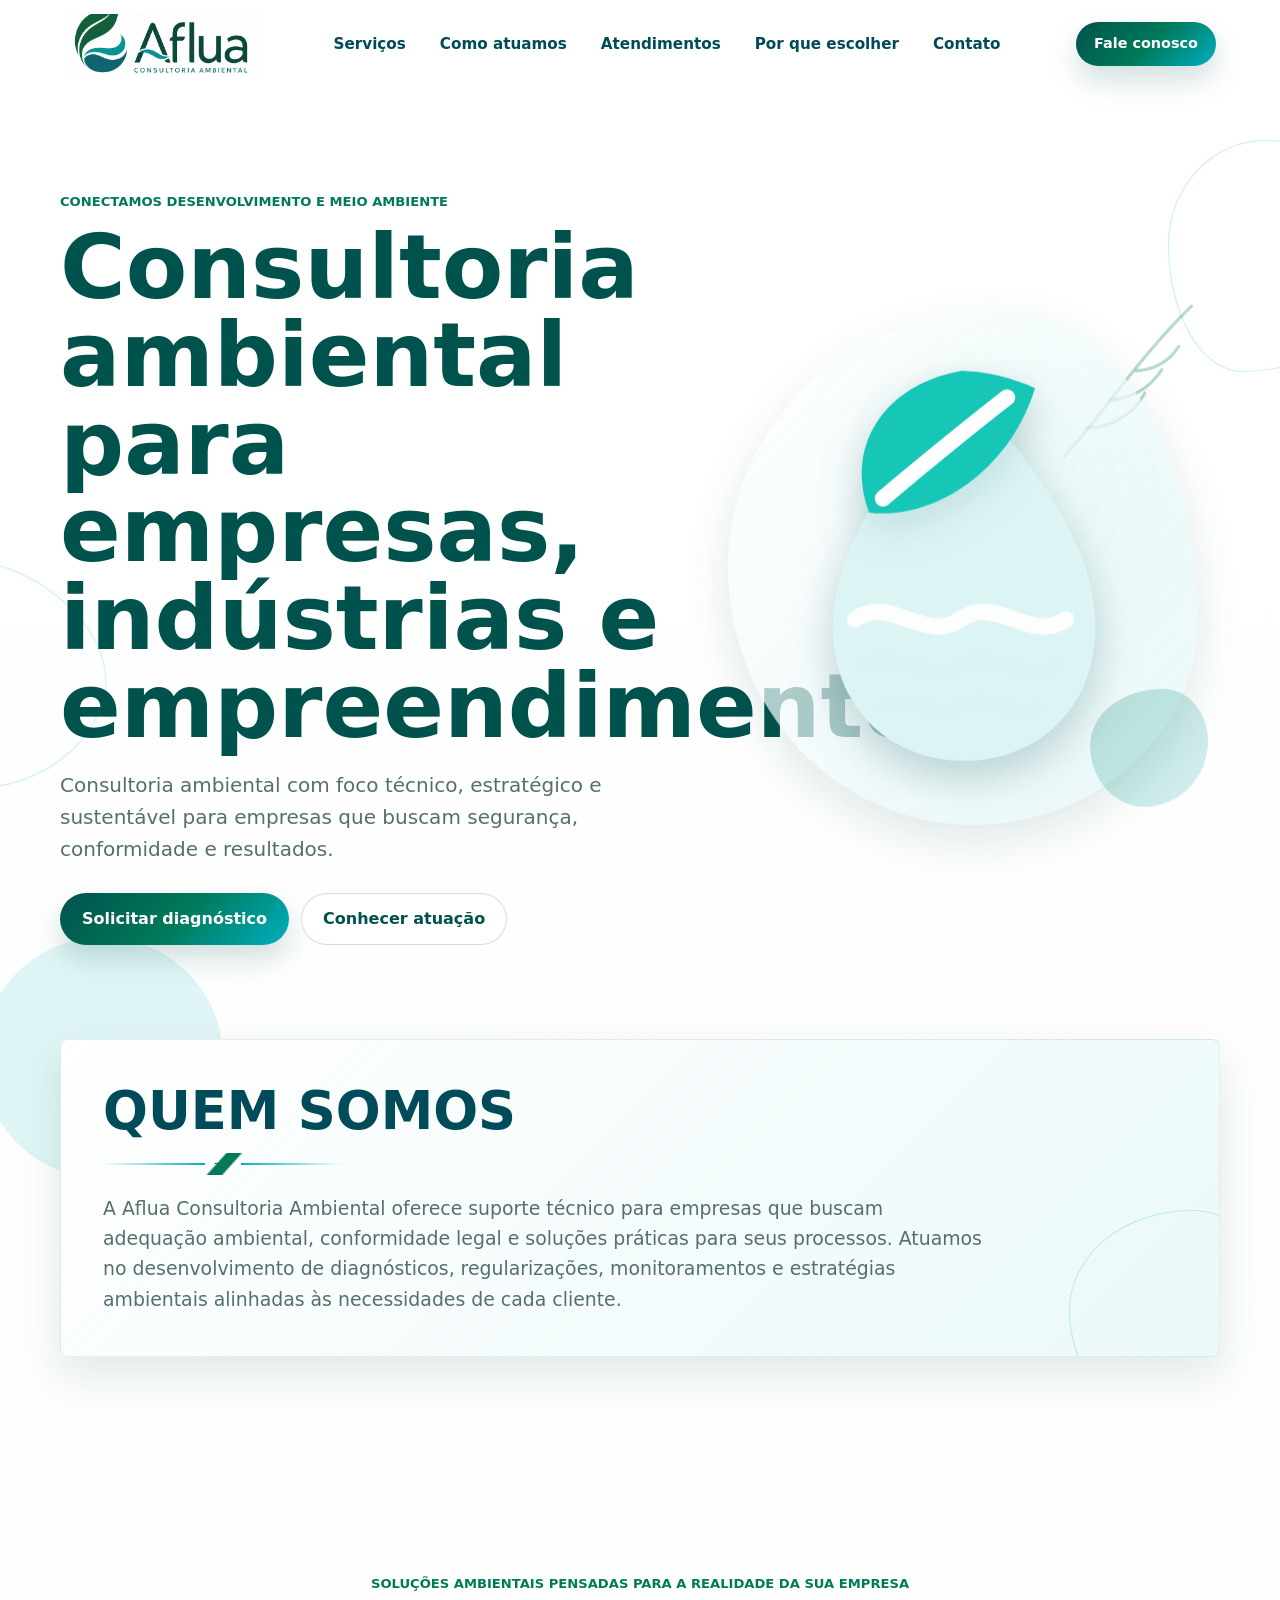
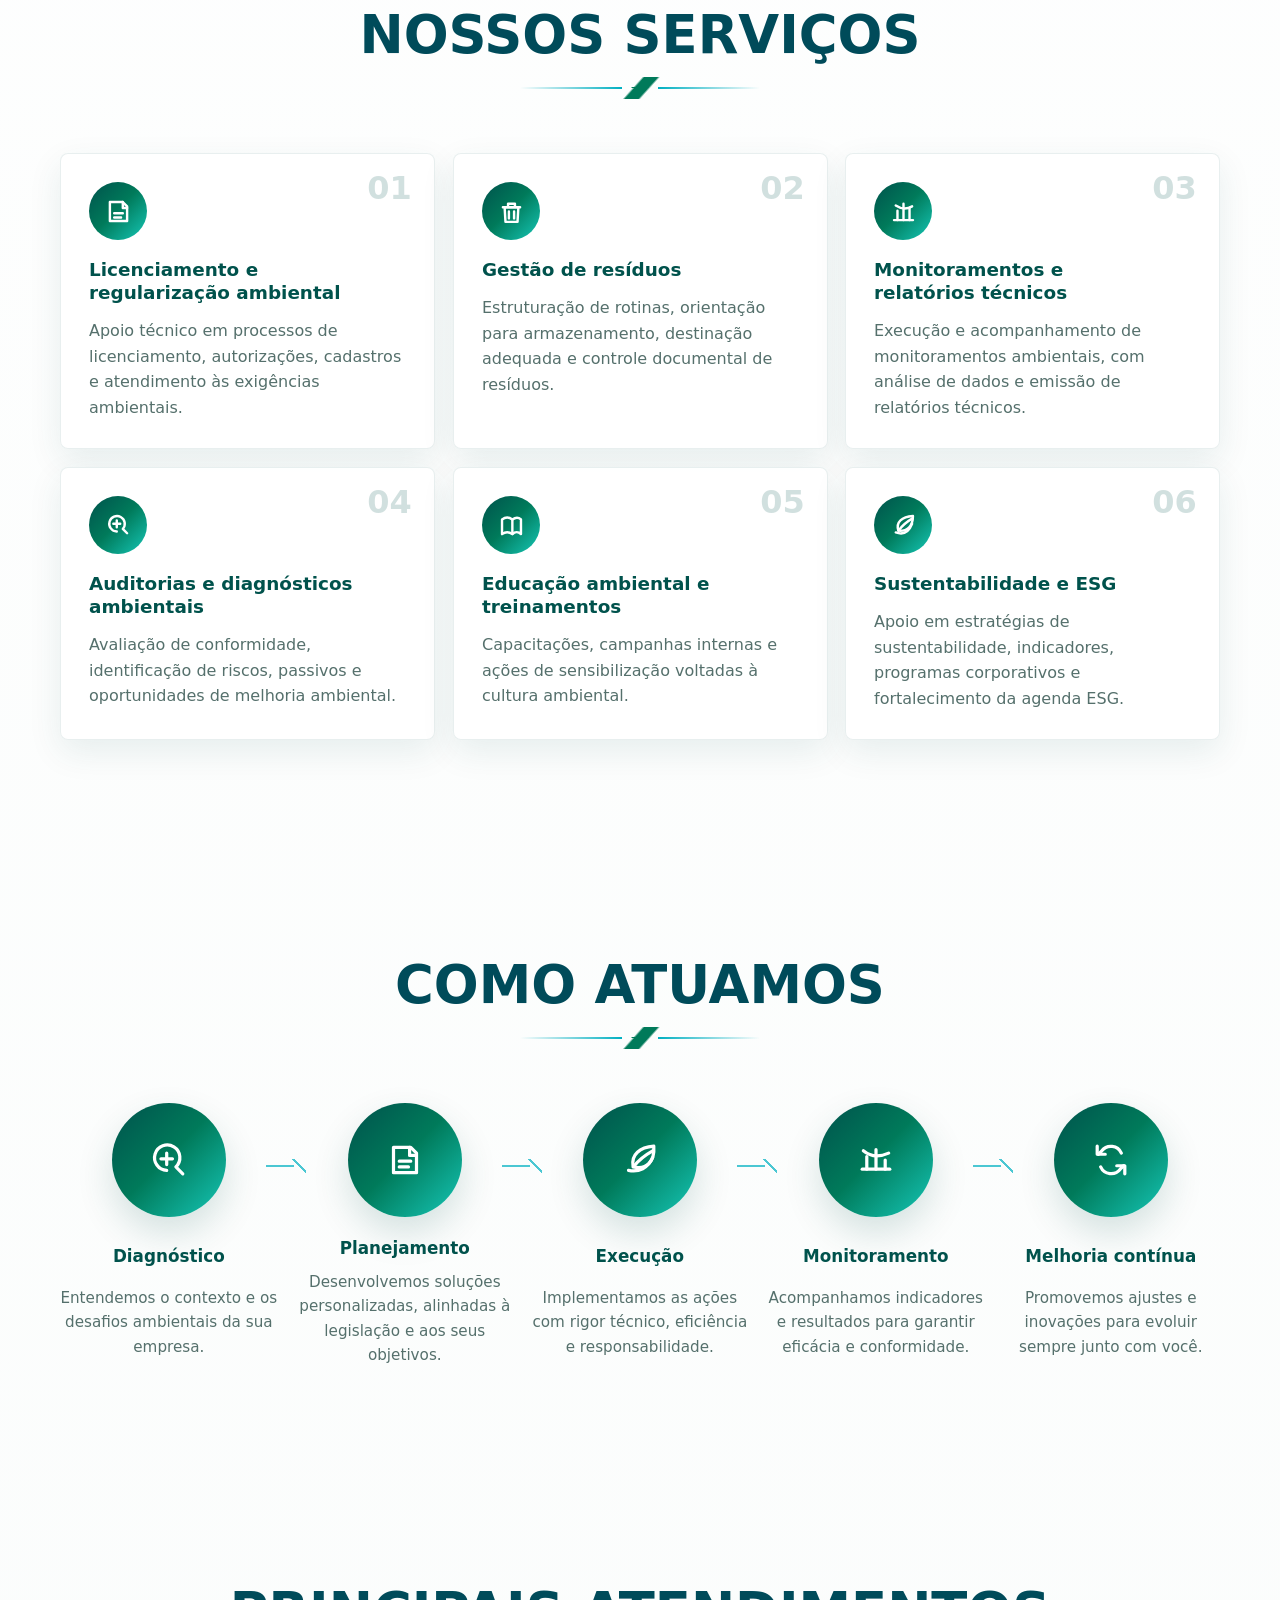
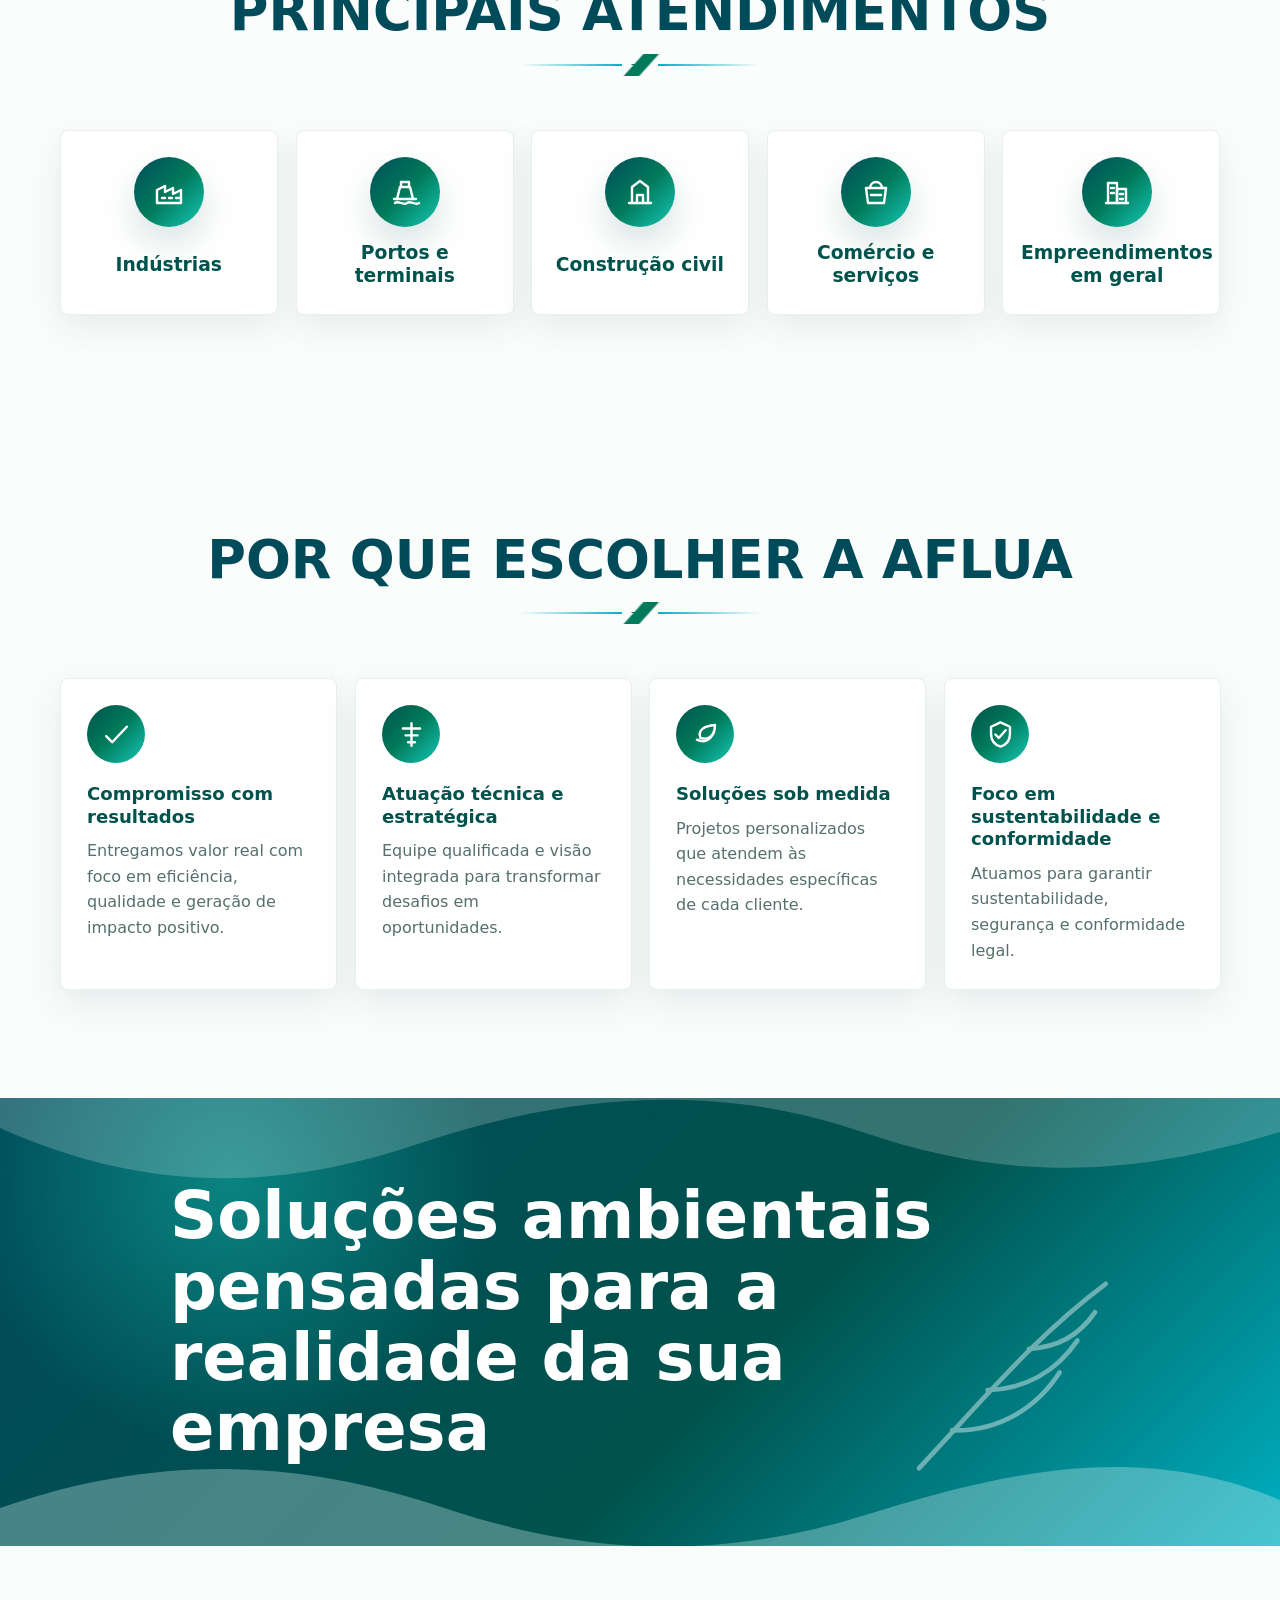
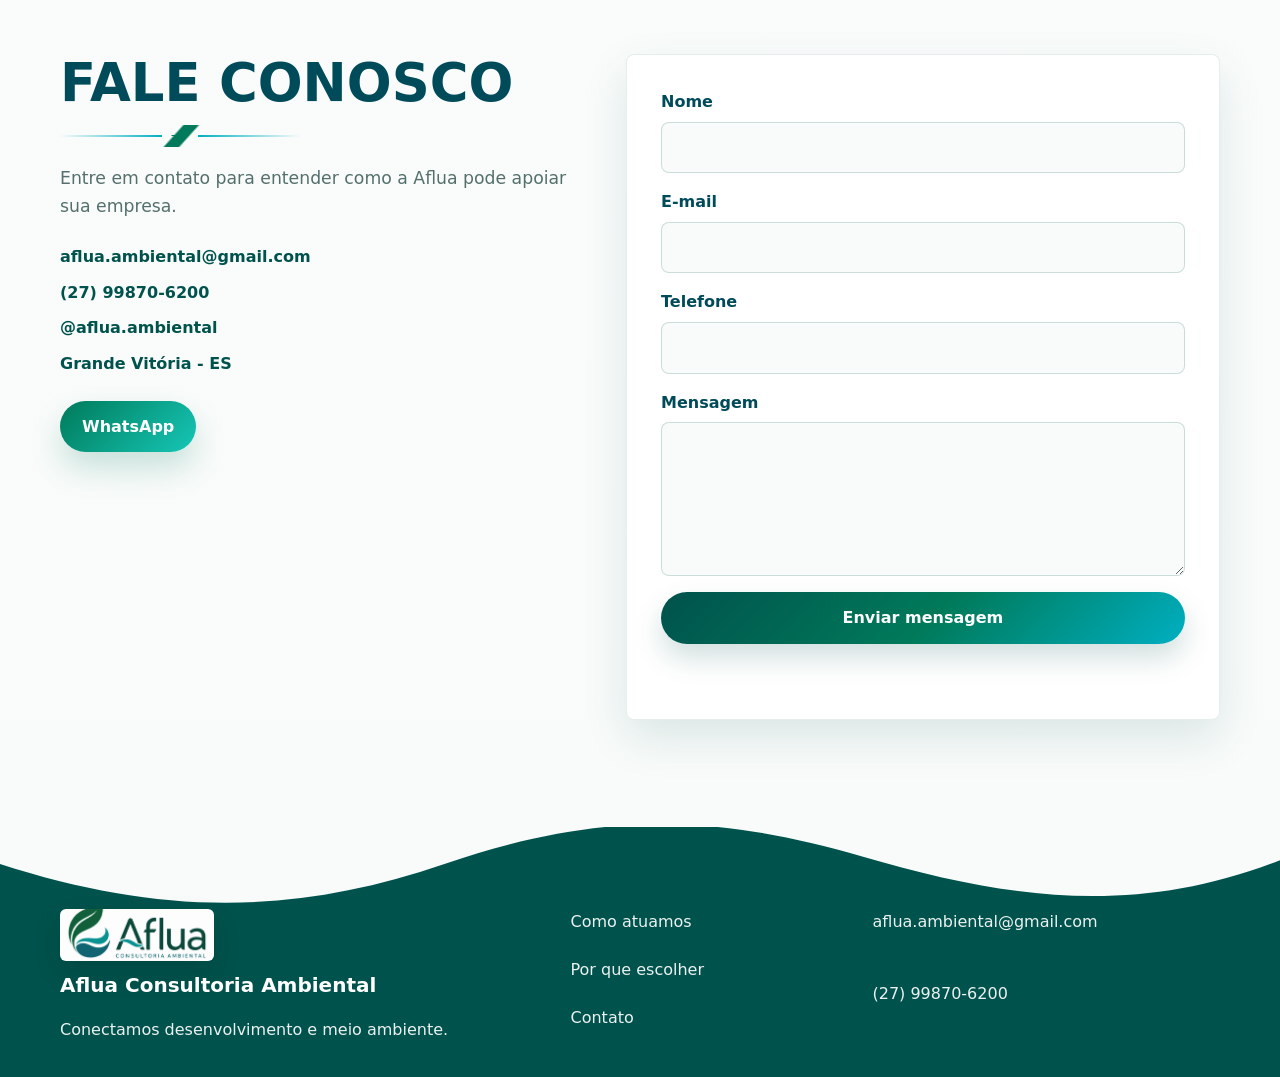
==== commit a34d081d: "Atualiza SEO" ====
--- a/index.html
+++ b/index.html
@@ -5,9 +5,59 @@
     <meta name="viewport" content="width=device-width, initial-scale=1.0" />
     <meta
       name="description"
-      content="Aflua Consultoria Ambiental conecta desenvolvimento e meio ambiente com soluções técnicas, estratégicas e sustentáveis."
+      content="Consultoria ambiental para empresas, indústrias e empreendimentos. Apoio em licenciamento ambiental, regularização, gestão de resíduos, monitoramentos, relatórios técnicos, sustentabilidade e conformidade legal na Grande Vitória e Espírito Santo."
     />
-    <title>Aflua Consultoria Ambiental</title>
+    <meta name="robots" content="index, follow" />
+    <meta name="theme-color" content="#00524C" />
+    <meta
+      name="keywords"
+      content="consultoria ambiental, licenciamento ambiental, regularização ambiental, gestão de resíduos, monitoramento ambiental, relatório técnico ambiental, sustentabilidade empresarial, ESG, conformidade ambiental, consultoria ambiental Espírito Santo, consultoria ambiental Grande Vitória"
+    />
+    <meta property="og:title" content="Aflua Consultoria Ambiental | Soluções Ambientais para Empresas" />
+    <meta
+      property="og:description"
+      content="Soluções ambientais pensadas para a realidade da sua empresa. Atuação em licenciamento, regularização, gestão de resíduos, monitoramentos, relatórios técnicos e sustentabilidade."
+    />
+    <meta property="og:type" content="website" />
+    <meta property="og:locale" content="pt_BR" />
+    <meta property="og:image" content="Logo.png" />
+    <meta name="twitter:card" content="summary_large_image" />
+    <meta name="twitter:title" content="Aflua Consultoria Ambiental | Soluções Ambientais para Empresas" />
+    <meta
+      name="twitter:description"
+      content="Consultoria ambiental para empresas que buscam conformidade legal, sustentabilidade e segurança nos seus processos."
+    />
+    <meta name="twitter:image" content="Logo.png" />
+    <!-- Atualizar quando o domínio final estiver definido -->
+    <link rel="canonical" href="https://SEU-DOMINIO-AQUI.com.br/" />
+    <script type="application/ld+json">
+      {
+        "@context": "https://schema.org",
+        "@type": "ProfessionalService",
+        "name": "Aflua Consultoria Ambiental",
+        "areaServed": "Grande Vitória, Espírito Santo, Brasil",
+        "telephone": "+55 27 99870-6200",
+        "email": "aflua.ambiental@gmail.com",
+        "sameAs": "https://www.instagram.com/aflua.ambiental/",
+        "serviceType": [
+          "licenciamento e regularização ambiental",
+          "gestão de resíduos",
+          "monitoramentos e relatórios técnicos",
+          "auditorias e diagnósticos ambientais",
+          "educação ambiental e treinamentos",
+          "sustentabilidade e ESG"
+        ],
+        "services": [
+          "licenciamento e regularização ambiental",
+          "gestão de resíduos",
+          "monitoramentos e relatórios técnicos",
+          "auditorias e diagnósticos ambientais",
+          "educação ambiental e treinamentos",
+          "sustentabilidade e ESG"
+        ]
+      }
+    </script>
+    <title>Aflua Consultoria Ambiental | Licenciamento, Regularização e Gestão Ambiental</title>
     <link rel="stylesheet" href="./styles.css" />
   </head>
   <body>
@@ -34,8 +84,8 @@
     <main id="inicio">
       <section class="hero section-shell" aria-labelledby="hero-title">
         <div class="hero-copy reveal-left">
-          <p class="eyebrow reveal">Consultoria ambiental estratégica</p>
-          <h1 class="reveal" id="hero-title">Conectamos desenvolvimento e meio ambiente</h1>
+          <p class="eyebrow reveal">Conectamos desenvolvimento e meio ambiente</p>
+          <h1 class="reveal" id="hero-title">Consultoria ambiental para empresas, indústrias e empreendimentos</h1>
           <p class="reveal">
             Consultoria ambiental com foco técnico, estratégico e sustentável para empresas que
             buscam segurança, conformidade e resultados.
@@ -102,8 +152,8 @@
 
       <section class="section-shell services-section" id="servicos" aria-labelledby="services-title">
         <div class="section-heading reveal">
-          <p class="eyebrow">Serviços ambientais</p>
-          <h2 id="services-title">Soluções ambientais pensadas para a realidade da sua empresa</h2>
+          <p class="eyebrow">Soluções ambientais pensadas para a realidade da sua empresa</p>
+          <h2 id="services-title">Nossos serviços</h2>
           <span class="decorative-separator" aria-hidden="true"></span>
         </div>
 
@@ -246,7 +296,7 @@
 
       <section class="section-shell choice-section" id="por-que-escolher" aria-labelledby="choice-title">
         <div class="section-heading reveal">
-          <h2 id="choice-title">Por que escolher a Aflua?</h2>
+          <h2 id="choice-title">Por que escolher a Aflua</h2>
           <span class="decorative-separator" aria-hidden="true"></span>
         </div>
 
